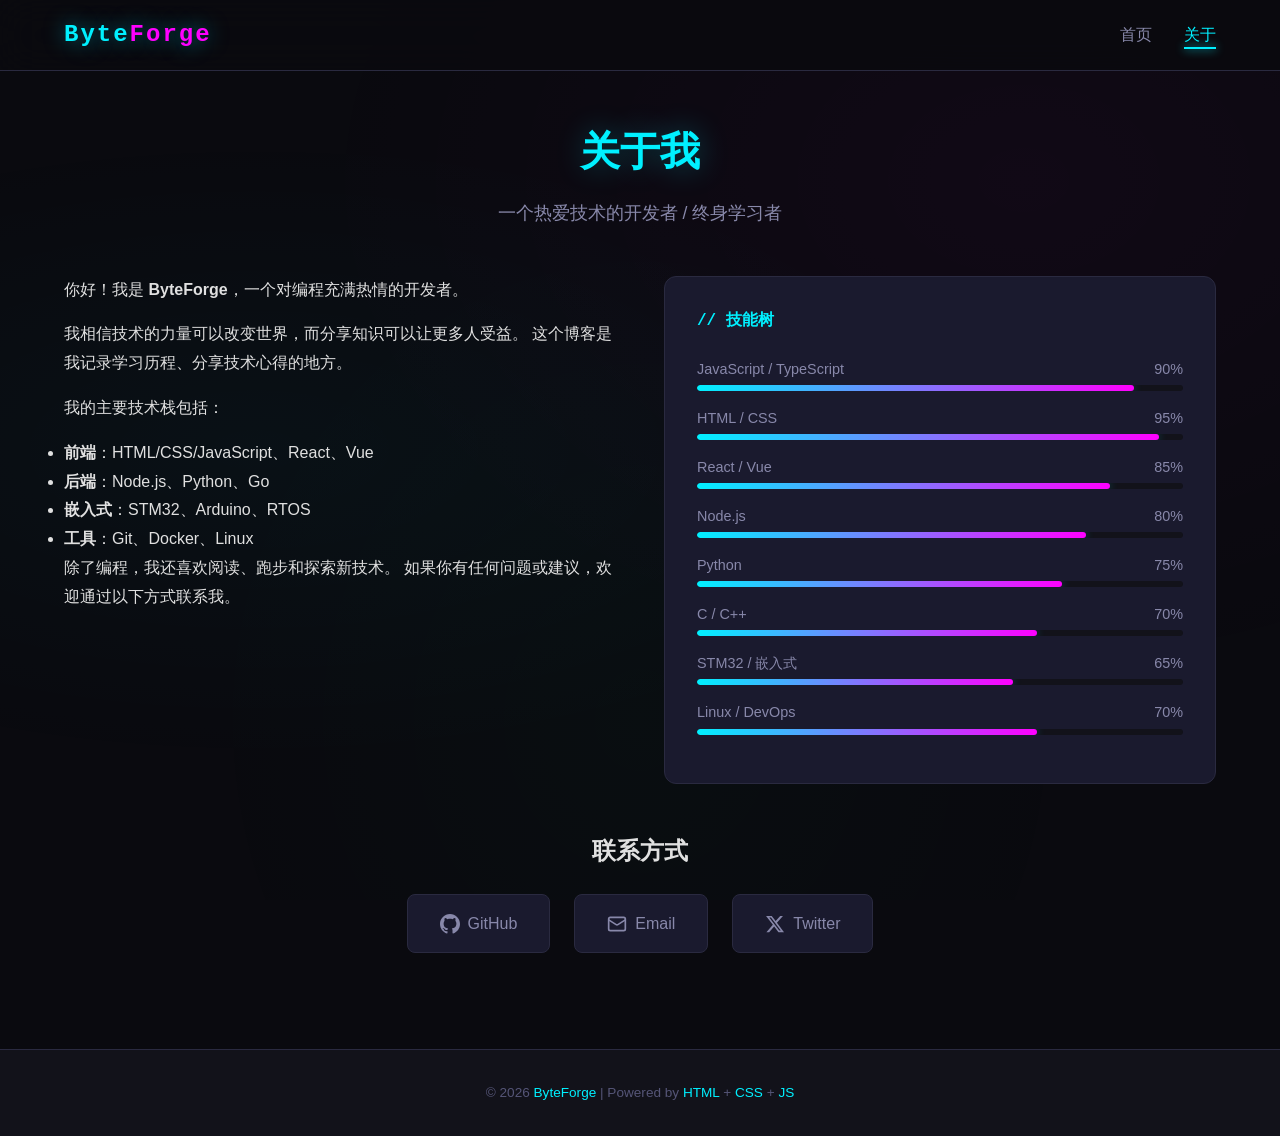
==== about.html @ 5837dc27 "init: 暗黑科技风个人博客" ====
<!DOCTYPE html>
<html lang="zh-CN">
<head>
  <meta charset="UTF-8">
  <meta name="viewport" content="width=device-width, initial-scale=1.0">
  <title>关于 | ByteForge</title>
  <meta name="description" content="关于 ByteForge 博客">
  <link rel="stylesheet" href="css/style.css">
  <link rel="icon" href="data:image/svg+xml,<svg xmlns='http://www.w3.org/2000/svg' viewBox='0 0 100 100'><text y='.9em' font-size='90'>⚡</text></svg>">
</head>
<body>
  <!-- 导航栏 -->
  <nav class="navbar">
    <div class="container">
      <a href="index.html" class="logo">Byte<span>Forge</span></a>

      <button class="menu-toggle" id="menu-toggle" aria-label="菜单">
        <svg width="24" height="24" viewBox="0 0 24 24" fill="none" stroke="currentColor" stroke-width="2">
          <line x1="3" y1="6" x2="21" y2="6"/>
          <line x1="3" y1="12" x2="21" y2="12"/>
          <line x1="3" y1="18" x2="21" y2="18"/>
        </svg>
      </button>

      <ul class="nav-links" id="nav-links">
        <li><a href="index.html">首页</a></li>
        <li><a href="about.html" class="active">关于</a></li>
      </ul>
    </div>
  </nav>

  <!-- 主内容 -->
  <main class="container">
    <section class="about-section">
      <!-- 头部 -->
      <header class="about-header">
        <h1>关于我</h1>
        <p>一个热爱技术的开发者 / 终身学习者</p>
      </header>

      <!-- 内容区 -->
      <div class="about-content">
        <!-- 左侧：个人介绍 -->
        <div class="about-text">
          <p>
            你好！我是 <strong>ByteForge</strong>，一个对编程充满热情的开发者。
          </p>
          <p>
            我相信技术的力量可以改变世界，而分享知识可以让更多人受益。
            这个博客是我记录学习历程、分享技术心得的地方。
          </p>
          <p>
            我的主要技术栈包括：
          </p>
          <ul>
            <li><strong>前端</strong>：HTML/CSS/JavaScript、React、Vue</li>
            <li><strong>后端</strong>：Node.js、Python、Go</li>
            <li><strong>嵌入式</strong>：STM32、Arduino、RTOS</li>
            <li><strong>工具</strong>：Git、Docker、Linux</li>
          </ul>
          <p>
            除了编程，我还喜欢阅读、跑步和探索新技术。
            如果你有任何问题或建议，欢迎通过以下方式联系我。
          </p>
        </div>

        <!-- 右侧：技能展示 -->
        <div class="skills-section">
          <h3 class="skills-title">// 技能树</h3>

          <div class="skill-item">
            <div class="skill-name">
              <span>JavaScript / TypeScript</span>
              <span>90%</span>
            </div>
            <div class="skill-bar">
              <div class="skill-fill" style="width: 90%"></div>
            </div>
          </div>

          <div class="skill-item">
            <div class="skill-name">
              <span>HTML / CSS</span>
              <span>95%</span>
            </div>
            <div class="skill-bar">
              <div class="skill-fill" style="width: 95%"></div>
            </div>
          </div>

          <div class="skill-item">
            <div class="skill-name">
              <span>React / Vue</span>
              <span>85%</span>
            </div>
            <div class="skill-bar">
              <div class="skill-fill" style="width: 85%"></div>
            </div>
          </div>

          <div class="skill-item">
            <div class="skill-name">
              <span>Node.js</span>
              <span>80%</span>
            </div>
            <div class="skill-bar">
              <div class="skill-fill" style="width: 80%"></div>
            </div>
          </div>

          <div class="skill-item">
            <div class="skill-name">
              <span>Python</span>
              <span>75%</span>
            </div>
            <div class="skill-bar">
              <div class="skill-fill" style="width: 75%"></div>
            </div>
          </div>

          <div class="skill-item">
            <div class="skill-name">
              <span>C / C++</span>
              <span>70%</span>
            </div>
            <div class="skill-bar">
              <div class="skill-fill" style="width: 70%"></div>
            </div>
          </div>

          <div class="skill-item">
            <div class="skill-name">
              <span>STM32 / 嵌入式</span>
              <span>65%</span>
            </div>
            <div class="skill-bar">
              <div class="skill-fill" style="width: 65%"></div>
            </div>
          </div>

          <div class="skill-item">
            <div class="skill-name">
              <span>Linux / DevOps</span>
              <span>70%</span>
            </div>
            <div class="skill-bar">
              <div class="skill-fill" style="width: 70%"></div>
            </div>
          </div>
        </div>
      </div>

      <!-- 联系方式 -->
      <section class="contact-section">
        <h2>联系方式</h2>
        <div class="contact-links">
          <a href="https://github.com" target="_blank" class="contact-link">
            <svg width="20" height="20" viewBox="0 0 24 24" fill="currentColor">
              <path d="M12 0c-6.626 0-12 5.373-12 12 0 5.302 3.438 9.8 8.207 11.387.599.111.793-.261.793-.577v-2.234c-3.338.726-4.033-1.416-4.033-1.416-.546-1.387-1.333-1.756-1.333-1.756-1.089-.745.083-.729.083-.729 1.205.084 1.839 1.237 1.839 1.237 1.07 1.834 2.807 1.304 3.492.997.107-.775.418-1.305.762-1.604-2.665-.305-5.467-1.334-5.467-5.931 0-1.311.469-2.381 1.236-3.221-.124-.303-.535-1.524.117-3.176 0 0 1.008-.322 3.301 1.23.957-.266 1.983-.399 3.003-.404 1.02.005 2.047.138 3.006.404 2.291-1.552 3.297-1.23 3.297-1.23.653 1.653.242 2.874.118 3.176.77.84 1.235 1.911 1.235 3.221 0 4.609-2.807 5.624-5.479 5.921.43.372.823 1.102.823 2.222v3.293c0 .319.192.694.801.576 4.765-1.589 8.199-6.086 8.199-11.386 0-6.627-5.373-12-12-12z"/>
            </svg>
            GitHub
          </a>
          <a href="mailto:example@email.com" class="contact-link">
            <svg width="20" height="20" viewBox="0 0 24 24" fill="none" stroke="currentColor" stroke-width="2">
              <rect x="2" y="4" width="20" height="16" rx="2"/>
              <path d="m22 7-8.97 5.7a1.94 1.94 0 0 1-2.06 0L2 7"/>
            </svg>
            Email
          </a>
          <a href="https://twitter.com" target="_blank" class="contact-link">
            <svg width="20" height="20" viewBox="0 0 24 24" fill="currentColor">
              <path d="M18.244 2.25h3.308l-7.227 8.26 8.502 11.24H16.17l-5.214-6.817L4.99 21.75H1.68l7.73-8.835L1.254 2.25H8.08l4.713 6.231zm-1.161 17.52h1.833L7.084 4.126H5.117z"/>
            </svg>
            Twitter
          </a>
        </div>
      </section>
    </section>
  </main>

  <!-- 页脚 -->
  <footer class="footer">
    <div class="container">
      <p>
        &copy; 2026 <span class="neon-text">ByteForge</span> |
        Powered by <span class="neon-text">HTML</span> + <span class="neon-text">CSS</span> + <span class="neon-text">JS</span>
      </p>
    </div>
  </footer>

  <!-- 返回顶部按钮 -->
  <button class="back-to-top" id="back-to-top" aria-label="返回顶部">
    <svg width="20" height="20" viewBox="0 0 24 24" fill="none" stroke="currentColor" stroke-width="2">
      <polyline points="18 15 12 9 6 15"/>
    </svg>
  </button>

  <!-- 脚本 -->
  <script src="js/posts.js"></script>
  <script src="js/main.js"></script>
</body>
</html>
---- css/style.css ----
/* ===== 暗黑科技风主题 ===== */

/* CSS 变量 */
:root {
  /* 主色调 */
  --bg-primary: #0a0a0f;
  --bg-secondary: #12121a;
  --bg-card: #1a1a2e;
  --bg-card-hover: #222240;

  /* 霓虹色 */
  --neon-cyan: #00f0ff;
  --neon-purple: #ff00ff;
  --neon-green: #00ff88;
  --neon-pink: #ff3366;

  /* 文字色 */
  --text-primary: #e0e0e0;
  --text-secondary: #8888aa;
  --text-muted: #555577;

  /* 边框 */
  --border-color: #2a2a40;
  --border-glow: rgba(0, 240, 255, 0.3);

  /* 阴影 */
  --shadow-neon: 0 0 15px rgba(0, 240, 255, 0.2);
  --shadow-card: 0 4px 20px rgba(0, 0, 0, 0.3);

  /* 间距 */
  --spacing-xs: 4px;
  --spacing-sm: 8px;
  --spacing-md: 16px;
  --spacing-lg: 24px;
  --spacing-xl: 32px;
  --spacing-2xl: 48px;

  /* 圆角 */
  --radius-sm: 4px;
  --radius-md: 8px;
  --radius-lg: 12px;

  /* 字体 */
  --font-mono: 'Consolas', 'Monaco', 'Courier New', monospace;
  --font-sans: -apple-system, BlinkMacSystemFont, 'Segoe UI', Roboto, sans-serif;

  /* 动画 */
  --transition-fast: 0.2s ease;
  --transition-normal: 0.3s ease;
}

/* ===== 基础重置 ===== */
*,
*::before,
*::after {
  box-sizing: border-box;
  margin: 0;
  padding: 0;
}

html {
  scroll-behavior: smooth;
  font-size: 16px;
}

body {
  font-family: var(--font-sans);
  background: var(--bg-primary);
  color: var(--text-primary);
  line-height: 1.6;
  min-height: 100vh;
  overflow-x: hidden;
}

/* 背景动画 */
body::before {
  content: '';
  position: fixed;
  top: 0;
  left: 0;
  width: 100%;
  height: 100%;
  background:
    radial-gradient(ellipse at 20% 50%, rgba(0, 240, 255, 0.03) 0%, transparent 50%),
    radial-gradient(ellipse at 80% 20%, rgba(255, 0, 255, 0.03) 0%, transparent 50%),
    radial-gradient(ellipse at 50% 80%, rgba(0, 255, 136, 0.02) 0%, transparent 50%);
  pointer-events: none;
  z-index: 0;
}

a {
  color: var(--neon-cyan);
  text-decoration: none;
  transition: var(--transition-fast);
}

a:hover {
  color: var(--neon-purple);
  text-shadow: 0 0 10px rgba(255, 0, 255, 0.5);
}

/* ===== 容器 ===== */
.container {
  max-width: 1200px;
  margin: 0 auto;
  padding: 0 var(--spacing-lg);
  position: relative;
  z-index: 1;
}

/* ===== 导航栏 ===== */
.navbar {
  background: rgba(10, 10, 15, 0.9);
  backdrop-filter: blur(20px);
  border-bottom: 1px solid var(--border-color);
  position: sticky;
  top: 0;
  z-index: 100;
  padding: var(--spacing-md) 0;
}

.navbar .container {
  display: flex;
  align-items: center;
  justify-content: space-between;
  gap: var(--spacing-lg);
}

.logo {
  font-family: var(--font-mono);
  font-size: 1.5rem;
  font-weight: 700;
  color: var(--neon-cyan);
  text-shadow: 0 0 20px rgba(0, 240, 255, 0.5);
  letter-spacing: 2px;
}

.logo span {
  color: var(--neon-purple);
}

.nav-links {
  display: flex;
  gap: var(--spacing-xl);
  list-style: none;
}

.nav-links a {
  color: var(--text-secondary);
  font-weight: 500;
  position: relative;
  padding: var(--spacing-xs) 0;
}

.nav-links a::after {
  content: '';
  position: absolute;
  bottom: -2px;
  left: 0;
  width: 0;
  height: 2px;
  background: var(--neon-cyan);
  box-shadow: 0 0 10px var(--neon-cyan);
  transition: var(--transition-normal);
}

.nav-links a:hover::after,
.nav-links a.active::after {
  width: 100%;
}

.nav-links a:hover,
.nav-links a.active {
  color: var(--neon-cyan);
  text-shadow: none;
}

/* 搜索框 */
.search-box {
  display: flex;
  align-items: center;
  background: var(--bg-secondary);
  border: 1px solid var(--border-color);
  border-radius: var(--radius-md);
  padding: var(--spacing-sm) var(--spacing-md);
  transition: var(--transition-normal);
}

.search-box:focus-within {
  border-color: var(--neon-cyan);
  box-shadow: var(--shadow-neon);
}

.search-box svg {
  width: 16px;
  height: 16px;
  color: var(--text-muted);
  margin-right: var(--spacing-sm);
}

.search-box input {
  background: none;
  border: none;
  color: var(--text-primary);
  font-size: 0.9rem;
  width: 200px;
  outline: none;
}

.search-box input::placeholder {
  color: var(--text-muted);
}

/* 移动端菜单按钮 */
.menu-toggle {
  display: none;
  background: none;
  border: none;
  color: var(--text-primary);
  cursor: pointer;
  padding: var(--spacing-sm);
}

/* ===== 标签云 ===== */
.tag-cloud {
  display: flex;
  flex-wrap: wrap;
  gap: var(--spacing-sm);
  margin-bottom: var(--spacing-xl);
  padding: var(--spacing-lg);
  background: var(--bg-secondary);
  border-radius: var(--radius-lg);
  border: 1px solid var(--border-color);
}

.tag-cloud-title {
  width: 100%;
  font-family: var(--font-mono);
  font-size: 0.85rem;
  color: var(--text-muted);
  margin-bottom: var(--spacing-sm);
  text-transform: uppercase;
  letter-spacing: 2px;
}

.tag {
  display: inline-block;
  padding: var(--spacing-xs) var(--spacing-md);
  background: var(--bg-card);
  border: 1px solid var(--border-color);
  border-radius: var(--radius-sm);
  font-size: 0.85rem;
  color: var(--text-secondary);
  cursor: pointer;
  transition: var(--transition-fast);
}

.tag:hover,
.tag.active {
  background: rgba(0, 240, 255, 0.1);
  border-color: var(--neon-cyan);
  color: var(--neon-cyan);
  box-shadow: 0 0 10px rgba(0, 240, 255, 0.2);
}

/* ===== 文章卡片 ===== */
.posts-grid {
  display: grid;
  grid-template-columns: repeat(auto-fill, minmax(350px, 1fr));
  gap: var(--spacing-lg);
  margin-bottom: var(--spacing-2xl);
}

.post-card {
  background: var(--bg-card);
  border: 1px solid var(--border-color);
  border-radius: var(--radius-lg);
  padding: var(--spacing-xl);
  transition: var(--transition-normal);
  cursor: pointer;
  position: relative;
  overflow: hidden;
}

.post-card::before {
  content: '';
  position: absolute;
  top: 0;
  left: 0;
  right: 0;
  height: 3px;
  background: linear-gradient(90deg, var(--neon-cyan), var(--neon-purple));
  transform: scaleX(0);
  transform-origin: left;
  transition: var(--transition-normal);
}

.post-card:hover {
  background: var(--bg-card-hover);
  border-color: var(--neon-cyan);
  box-shadow: var(--shadow-neon);
  transform: translateY(-5px);
}

.post-card:hover::before {
  transform: scaleX(1);
}

.post-date {
  font-family: var(--font-mono);
  font-size: 0.8rem;
  color: var(--text-muted);
  margin-bottom: var(--spacing-sm);
}

.post-title {
  font-size: 1.25rem;
  font-weight: 600;
  color: var(--text-primary);
  margin-bottom: var(--spacing-md);
  line-height: 1.4;
}

.post-card:hover .post-title {
  color: var(--neon-cyan);
}

.post-summary {
  font-size: 0.95rem;
  color: var(--text-secondary);
  line-height: 1.6;
  margin-bottom: var(--spacing-md);
}

.post-tags {
  display: flex;
  flex-wrap: wrap;
  gap: var(--spacing-sm);
}

.post-tag {
  font-size: 0.75rem;
  padding: 2px var(--spacing-sm);
  background: rgba(0, 240, 255, 0.1);
  border: 1px solid rgba(0, 240, 255, 0.2);
  border-radius: var(--radius-sm);
  color: var(--neon-cyan);
}

/* ===== 文章详情页 ===== */
.post-header {
  text-align: center;
  padding: var(--spacing-2xl) 0;
  border-bottom: 1px solid var(--border-color);
  margin-bottom: var(--spacing-xl);
}

.post-header h1 {
  font-size: 2.5rem;
  font-weight: 700;
  color: var(--text-primary);
  margin-bottom: var(--spacing-md);
  line-height: 1.3;
}

.post-meta {
  display: flex;
  justify-content: center;
  gap: var(--spacing-xl);
  color: var(--text-muted);
  font-size: 0.9rem;
}

.post-content {
  max-width: 800px;
  margin: 0 auto;
  padding-bottom: var(--spacing-2xl);
}

.post-content h1,
.post-content h2,
.post-content h3 {
  color: var(--neon-cyan);
  margin-top: var(--spacing-xl);
  margin-bottom: var(--spacing-md);
  font-weight: 600;
}

.post-content h1 { font-size: 2rem; }
.post-content h2 { font-size: 1.5rem; }
.post-content h3 { font-size: 1.25rem; }

.post-content p {
  margin-bottom: var(--spacing-md);
  color: var(--text-primary);
}

.post-content ul,
.post-content ol {
  margin-bottom: var(--spacing-md);
  padding-left: var(--spacing-xl);
}

.post-content li {
  margin-bottom: var(--spacing-sm);
  color: var(--text-primary);
}

.post-content code {
  font-family: var(--font-mono);
  background: var(--bg-secondary);
  padding: 2px 6px;
  border-radius: var(--radius-sm);
  font-size: 0.9em;
  color: var(--neon-green);
}

.post-content pre {
  background: var(--bg-secondary);
  border: 1px solid var(--border-color);
  border-radius: var(--radius-md);
  padding: var(--spacing-lg);
  margin-bottom: var(--spacing-md);
  overflow-x: auto;
}

.post-content pre code {
  background: none;
  padding: 0;
  color: var(--text-primary);
}

.post-content blockquote {
  border-left: 3px solid var(--neon-purple);
  padding-left: var(--spacing-md);
  margin-bottom: var(--spacing-md);
  color: var(--text-secondary);
  font-style: italic;
}

.post-content table {
  width: 100%;
  border-collapse: collapse;
  margin-bottom: var(--spacing-md);
}

.post-content th,
.post-content td {
  border: 1px solid var(--border-color);
  padding: var(--spacing-sm) var(--spacing-md);
  text-align: left;
}

.post-content th {
  background: var(--bg-secondary);
  color: var(--neon-cyan);
}

.post-content hr {
  border: none;
  border-top: 1px solid var(--border-color);
  margin: var(--spacing-xl) 0;
}

.post-content strong {
  color: var(--neon-pink);
}

/* 文章导航 */
.post-nav {
  display: flex;
  justify-content: space-between;
  gap: var(--spacing-lg);
  padding-top: var(--spacing-xl);
  border-top: 1px solid var(--border-color);
  margin-top: var(--spacing-2xl);
}

.post-nav a {
  display: flex;
  flex-direction: column;
  gap: var(--spacing-xs);
  padding: var(--spacing-md);
  background: var(--bg-card);
  border: 1px solid var(--border-color);
  border-radius: var(--radius-md);
  transition: var(--transition-fast);
  max-width: 45%;
}

.post-nav a:hover {
  border-color: var(--neon-cyan);
  box-shadow: var(--shadow-neon);
}

.post-nav .label {
  font-size: 0.8rem;
  color: var(--text-muted);
}

.post-nav .title {
  color: var(--text-primary);
  font-weight: 500;
}

/* 目录 */
.toc {
  position: fixed;
  right: 20px;
  top: 100px;
  width: 220px;
  max-height: calc(100vh - 150px);
  overflow-y: auto;
  background: var(--bg-secondary);
  border: 1px solid var(--border-color);
  border-radius: var(--radius-md);
  padding: var(--spacing-md);
  z-index: 50;
}

.toc-title {
  font-family: var(--font-mono);
  font-size: 0.8rem;
  color: var(--text-muted);
  text-transform: uppercase;
  letter-spacing: 2px;
  margin-bottom: var(--spacing-md);
}

.toc-list {
  list-style: none;
}

.toc-list li {
  margin-bottom: var(--spacing-sm);
}

.toc-list a {
  font-size: 0.85rem;
  color: var(--text-secondary);
  display: block;
  padding: var(--spacing-xs) 0;
}

.toc-list a:hover,
.toc-list a.active {
  color: var(--neon-cyan);
}

.toc-list .h3 {
  padding-left: var(--spacing-md);
}

/* ===== 关于页面 ===== */
.about-section {
  padding: var(--spacing-2xl) 0;
}

.about-header {
  text-align: center;
  margin-bottom: var(--spacing-2xl);
}

.about-header h1 {
  font-size: 2.5rem;
  color: var(--neon-cyan);
  text-shadow: 0 0 30px rgba(0, 240, 255, 0.3);
  margin-bottom: var(--spacing-md);
}

.about-header p {
  color: var(--text-secondary);
  font-size: 1.1rem;
}

.about-content {
  display: grid;
  grid-template-columns: 1fr 1fr;
  gap: var(--spacing-2xl);
  align-items: start;
}

.about-text {
  line-height: 1.8;
  color: var(--text-primary);
}

.about-text p {
  margin-bottom: var(--spacing-md);
}

.skills-section {
  background: var(--bg-card);
  border: 1px solid var(--border-color);
  border-radius: var(--radius-lg);
  padding: var(--spacing-xl);
}

.skills-title {
  font-family: var(--font-mono);
  font-size: 1rem;
  color: var(--neon-cyan);
  margin-bottom: var(--spacing-lg);
}

.skill-item {
  margin-bottom: var(--spacing-md);
}

.skill-name {
  display: flex;
  justify-content: space-between;
  margin-bottom: var(--spacing-xs);
  font-size: 0.9rem;
  color: var(--text-secondary);
}

.skill-bar {
  height: 6px;
  background: var(--bg-secondary);
  border-radius: 3px;
  overflow: hidden;
}

.skill-fill {
  height: 100%;
  background: linear-gradient(90deg, var(--neon-cyan), var(--neon-purple));
  border-radius: 3px;
  transition: width 1s ease;
  box-shadow: 0 0 10px rgba(0, 240, 255, 0.3);
}

.contact-section {
  margin-top: var(--spacing-2xl);
  text-align: center;
}

.contact-links {
  display: flex;
  justify-content: center;
  gap: var(--spacing-lg);
  margin-top: var(--spacing-lg);
}

.contact-link {
  display: flex;
  align-items: center;
  gap: var(--spacing-sm);
  padding: var(--spacing-md) var(--spacing-xl);
  background: var(--bg-card);
  border: 1px solid var(--border-color);
  border-radius: var(--radius-md);
  color: var(--text-secondary);
  transition: var(--transition-fast);
}

.contact-link:hover {
  border-color: var(--neon-cyan);
  color: var(--neon-cyan);
  box-shadow: var(--shadow-neon);
}

/* ===== 页脚 ===== */
.footer {
  background: var(--bg-secondary);
  border-top: 1px solid var(--border-color);
  padding: var(--spacing-xl) 0;
  text-align: center;
  margin-top: var(--spacing-2xl);
}

.footer p {
  color: var(--text-muted);
  font-size: 0.85rem;
}

.footer .neon-text {
  color: var(--neon-cyan);
}

/* ===== 空状态 ===== */
.empty-state {
  text-align: center;
  padding: var(--spacing-2xl);
  color: var(--text-muted);
}

.empty-state svg {
  width: 64px;
  height: 64px;
  margin-bottom: var(--spacing-md);
  opacity: 0.5;
}

/* ===== 返回顶部 ===== */
.back-to-top {
  position: fixed;
  bottom: 30px;
  right: 30px;
  width: 44px;
  height: 44px;
  background: var(--bg-card);
  border: 1px solid var(--border-color);
  border-radius: 50%;
  display: flex;
  align-items: center;
  justify-content: center;
  color: var(--neon-cyan);
  cursor: pointer;
  opacity: 0;
  visibility: hidden;
  transition: var(--transition-normal);
  z-index: 99;
}

.back-to-top.visible {
  opacity: 1;
  visibility: visible;
}

.back-to-top:hover {
  background: var(--neon-cyan);
  color: var(--bg-primary);
  box-shadow: 0 0 20px rgba(0, 240, 255, 0.4);
}

/* ===== 动画 ===== */
@keyframes fadeInUp {
  from {
    opacity: 0;
    transform: translateY(20px);
  }
  to {
    opacity: 1;
    transform: translateY(0);
  }
}

@keyframes glow {
  0%, 100% {
    box-shadow: 0 0 5px rgba(0, 240, 255, 0.2);
  }
  50% {
    box-shadow: 0 0 20px rgba(0, 240, 255, 0.4);
  }
}

.animate-in {
  animation: fadeInUp 0.5s ease forwards;
}

/* ===== 响应式 ===== */
@media (max-width: 1024px) {
  .toc {
    display: none;
  }

  .posts-grid {
    grid-template-columns: repeat(auto-fill, minmax(300px, 1fr));
  }
}

@media (max-width: 768px) {
  .navbar .container {
    flex-wrap: wrap;
  }

  .menu-toggle {
    display: block;
  }

  .nav-links {
    display: none;
    width: 100%;
    flex-direction: column;
    gap: var(--spacing-sm);
    padding-top: var(--spacing-md);
    border-top: 1px solid var(--border-color);
    margin-top: var(--spacing-md);
  }

  .nav-links.active {
    display: flex;
  }

  .search-box {
    width: 100%;
    order: 3;
  }

  .search-box input {
    width: 100%;
  }

  .posts-grid {
    grid-template-columns: 1fr;
  }

  .about-content {
    grid-template-columns: 1fr;
  }

  .post-header h1 {
    font-size: 1.8rem;
  }

  .contact-links {
    flex-direction: column;
    align-items: center;
  }

  .post-nav {
    flex-direction: column;
  }

  .post-nav a {
    max-width: 100%;
  }
}

@media (max-width: 480px) {
  .container {
    padding: 0 var(--spacing-md);
  }

  .post-card {
    padding: var(--spacing-lg);
  }

  .logo {
    font-size: 1.2rem;
  }
}

/* ===== 滚动条样式 ===== */
::-webkit-scrollbar {
  width: 8px;
  height: 8px;
}

::-webkit-scrollbar-track {
  background: var(--bg-primary);
}

::-webkit-scrollbar-thumb {
  background: var(--border-color);
  border-radius: 4px;
}

::-webkit-scrollbar-thumb:hover {
  background: var(--text-muted);
}

/* ===== 选中文字样式 ===== */
::selection {
  background: rgba(0, 240, 255, 0.3);
  color: var(--text-primary);
}
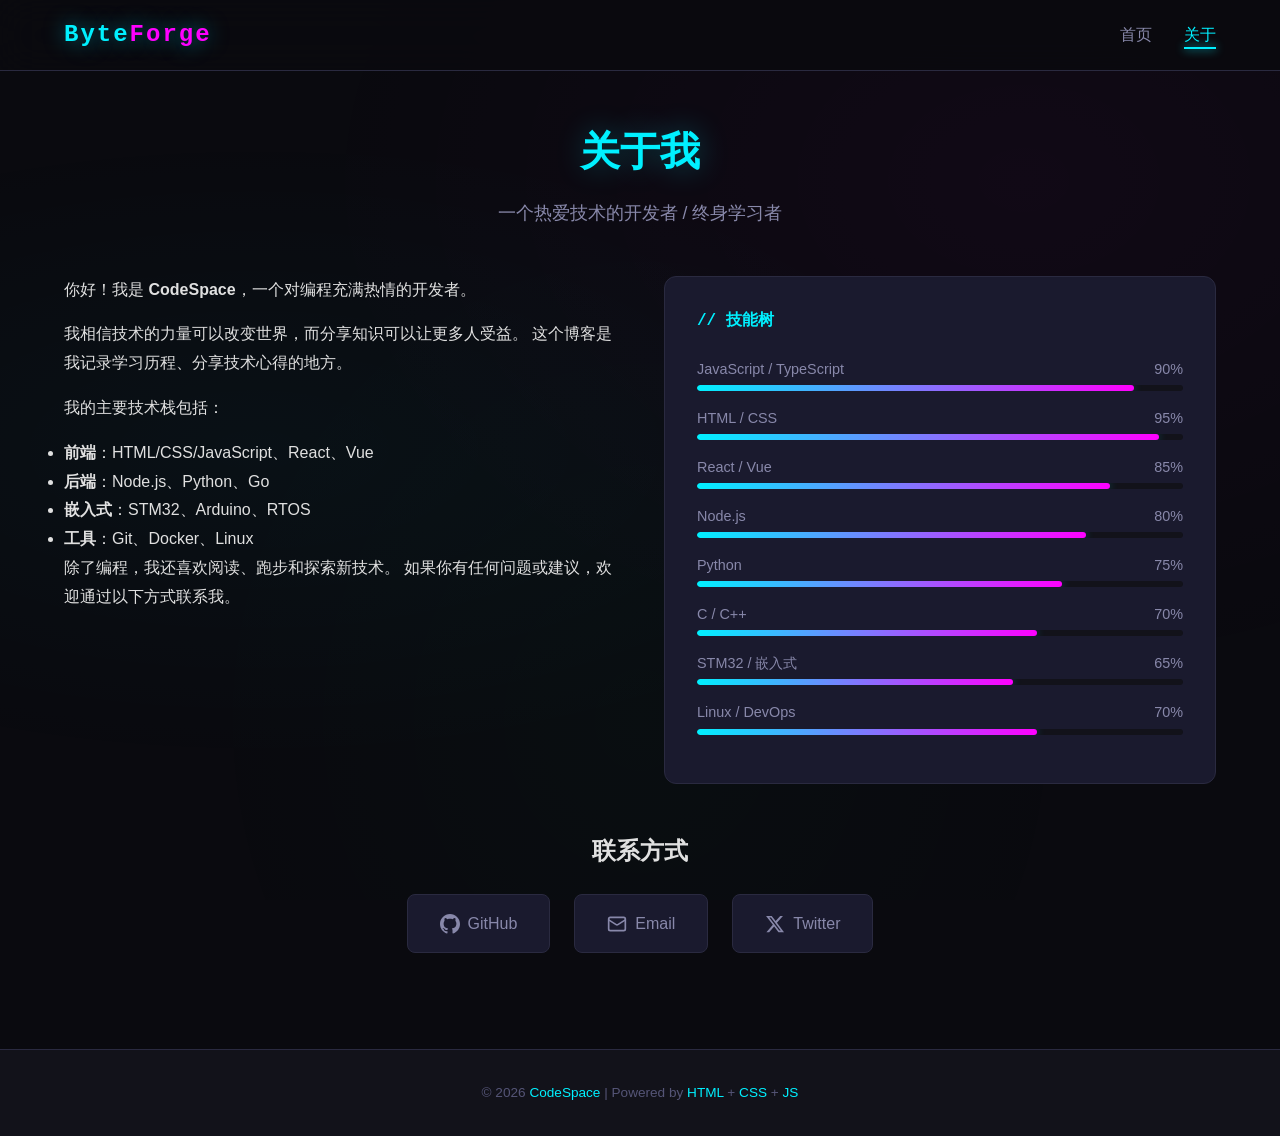
==== commit a92c3aa0: "refactor: 更名为 CodeSpace" ====
--- a/about.html
+++ b/about.html
@@ -3,8 +3,8 @@
 <head>
   <meta charset="UTF-8">
   <meta name="viewport" content="width=device-width, initial-scale=1.0">
-  <title>关于 | ByteForge</title>
-  <meta name="description" content="关于 ByteForge 博客">
+  <title>关于 | CodeSpace</title>
+  <meta name="description" content="关于 CodeSpace 博客">
   <link rel="stylesheet" href="css/style.css">
   <link rel="icon" href="data:image/svg+xml,<svg xmlns='http://www.w3.org/2000/svg' viewBox='0 0 100 100'><text y='.9em' font-size='90'>⚡</text></svg>">
 </head>
@@ -43,7 +43,7 @@
         <!-- 左侧：个人介绍 -->
         <div class="about-text">
           <p>
-            你好！我是 <strong>ByteForge</strong>，一个对编程充满热情的开发者。
+            你好！我是 <strong>CodeSpace</strong>，一个对编程充满热情的开发者。
           </p>
           <p>
             我相信技术的力量可以改变世界，而分享知识可以让更多人受益。
@@ -154,7 +154,7 @@
       <section class="contact-section">
         <h2>联系方式</h2>
         <div class="contact-links">
-          <a href="https://github.com" target="_blank" class="contact-link">
+          <a href="https://github.com/123456334" target="_blank" class="contact-link">
             <svg width="20" height="20" viewBox="0 0 24 24" fill="currentColor">
               <path d="M12 0c-6.626 0-12 5.373-12 12 0 5.302 3.438 9.8 8.207 11.387.599.111.793-.261.793-.577v-2.234c-3.338.726-4.033-1.416-4.033-1.416-.546-1.387-1.333-1.756-1.333-1.756-1.089-.745.083-.729.083-.729 1.205.084 1.839 1.237 1.839 1.237 1.07 1.834 2.807 1.304 3.492.997.107-.775.418-1.305.762-1.604-2.665-.305-5.467-1.334-5.467-5.931 0-1.311.469-2.381 1.236-3.221-.124-.303-.535-1.524.117-3.176 0 0 1.008-.322 3.301 1.23.957-.266 1.983-.399 3.003-.404 1.02.005 2.047.138 3.006.404 2.291-1.552 3.297-1.23 3.297-1.23.653 1.653.242 2.874.118 3.176.77.84 1.235 1.911 1.235 3.221 0 4.609-2.807 5.624-5.479 5.921.43.372.823 1.102.823 2.222v3.293c0 .319.192.694.801.576 4.765-1.589 8.199-6.086 8.199-11.386 0-6.627-5.373-12-12-12z"/>
             </svg>
@@ -182,7 +182,7 @@
   <footer class="footer">
     <div class="container">
       <p>
-        &copy; 2026 <span class="neon-text">ByteForge</span> |
+        &copy; 2026 <span class="neon-text">CodeSpace</span> |
         Powered by <span class="neon-text">HTML</span> + <span class="neon-text">CSS</span> + <span class="neon-text">JS</span>
       </p>
     </div>
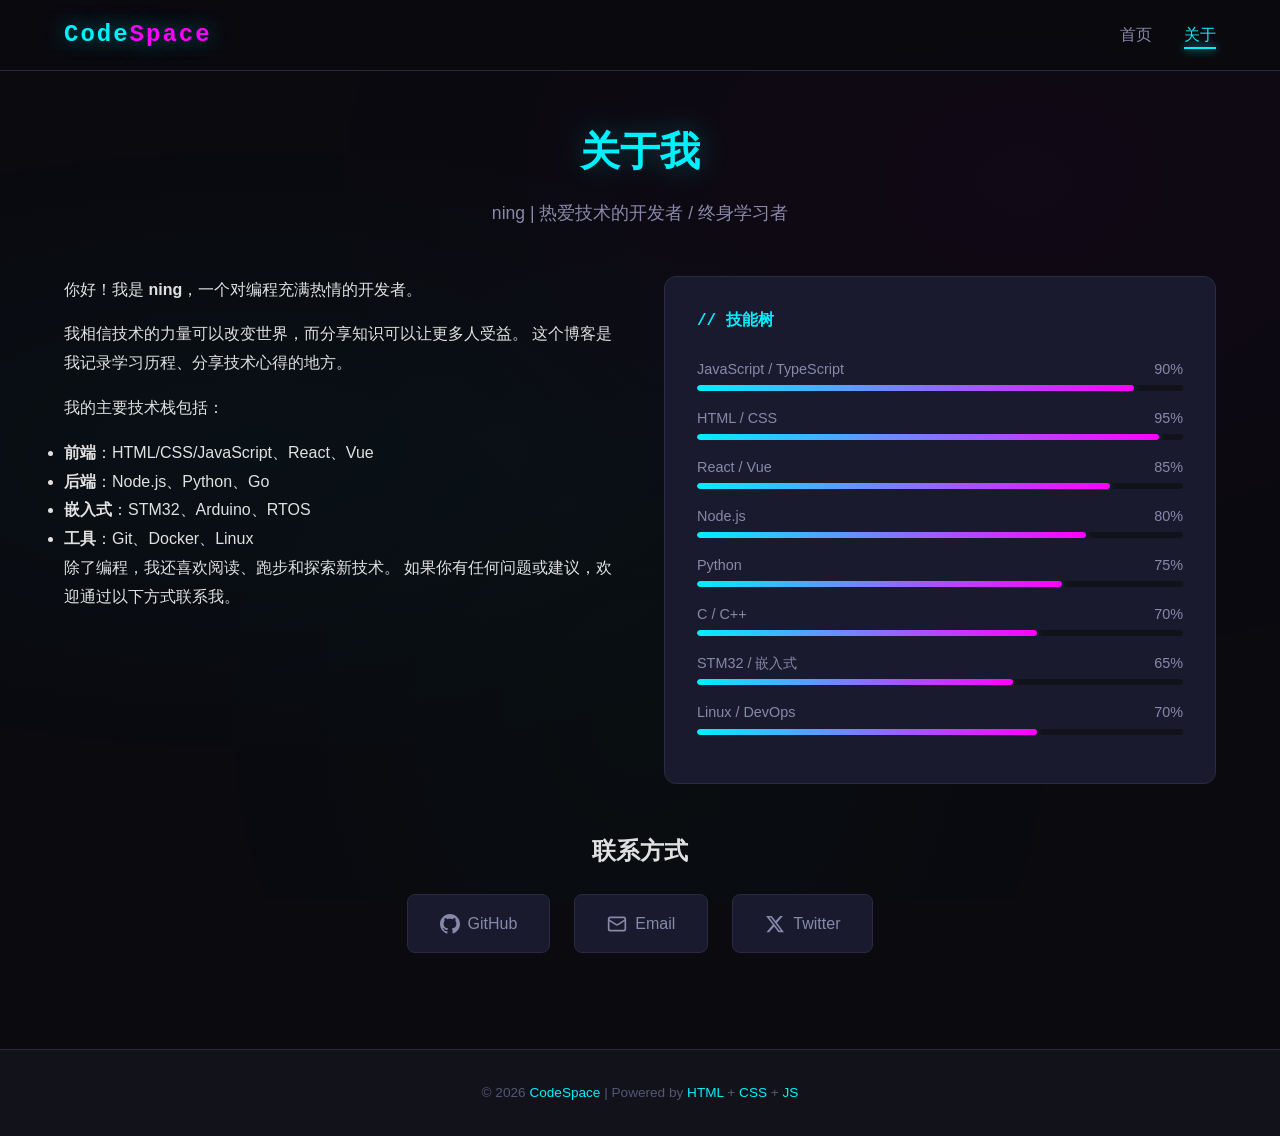
==== commit 7eef205b: "refactor: 个人信息改为 ning" ====
--- a/about.html
+++ b/about.html
@@ -12,7 +12,7 @@
   <!-- 导航栏 -->
   <nav class="navbar">
     <div class="container">
-      <a href="index.html" class="logo">Byte<span>Forge</span></a>
+      <a href="index.html" class="logo">Code<span>Space</span></a>
 
       <button class="menu-toggle" id="menu-toggle" aria-label="菜单">
         <svg width="24" height="24" viewBox="0 0 24 24" fill="none" stroke="currentColor" stroke-width="2">
@@ -35,7 +35,7 @@
       <!-- 头部 -->
       <header class="about-header">
         <h1>关于我</h1>
-        <p>一个热爱技术的开发者 / 终身学习者</p>
+        <p>ning | 热爱技术的开发者 / 终身学习者</p>
       </header>
 
       <!-- 内容区 -->
@@ -43,7 +43,7 @@
         <!-- 左侧：个人介绍 -->
         <div class="about-text">
           <p>
-            你好！我是 <strong>CodeSpace</strong>，一个对编程充满热情的开发者。
+            你好！我是 <strong>ning</strong>，一个对编程充满热情的开发者。
           </p>
           <p>
             我相信技术的力量可以改变世界，而分享知识可以让更多人受益。
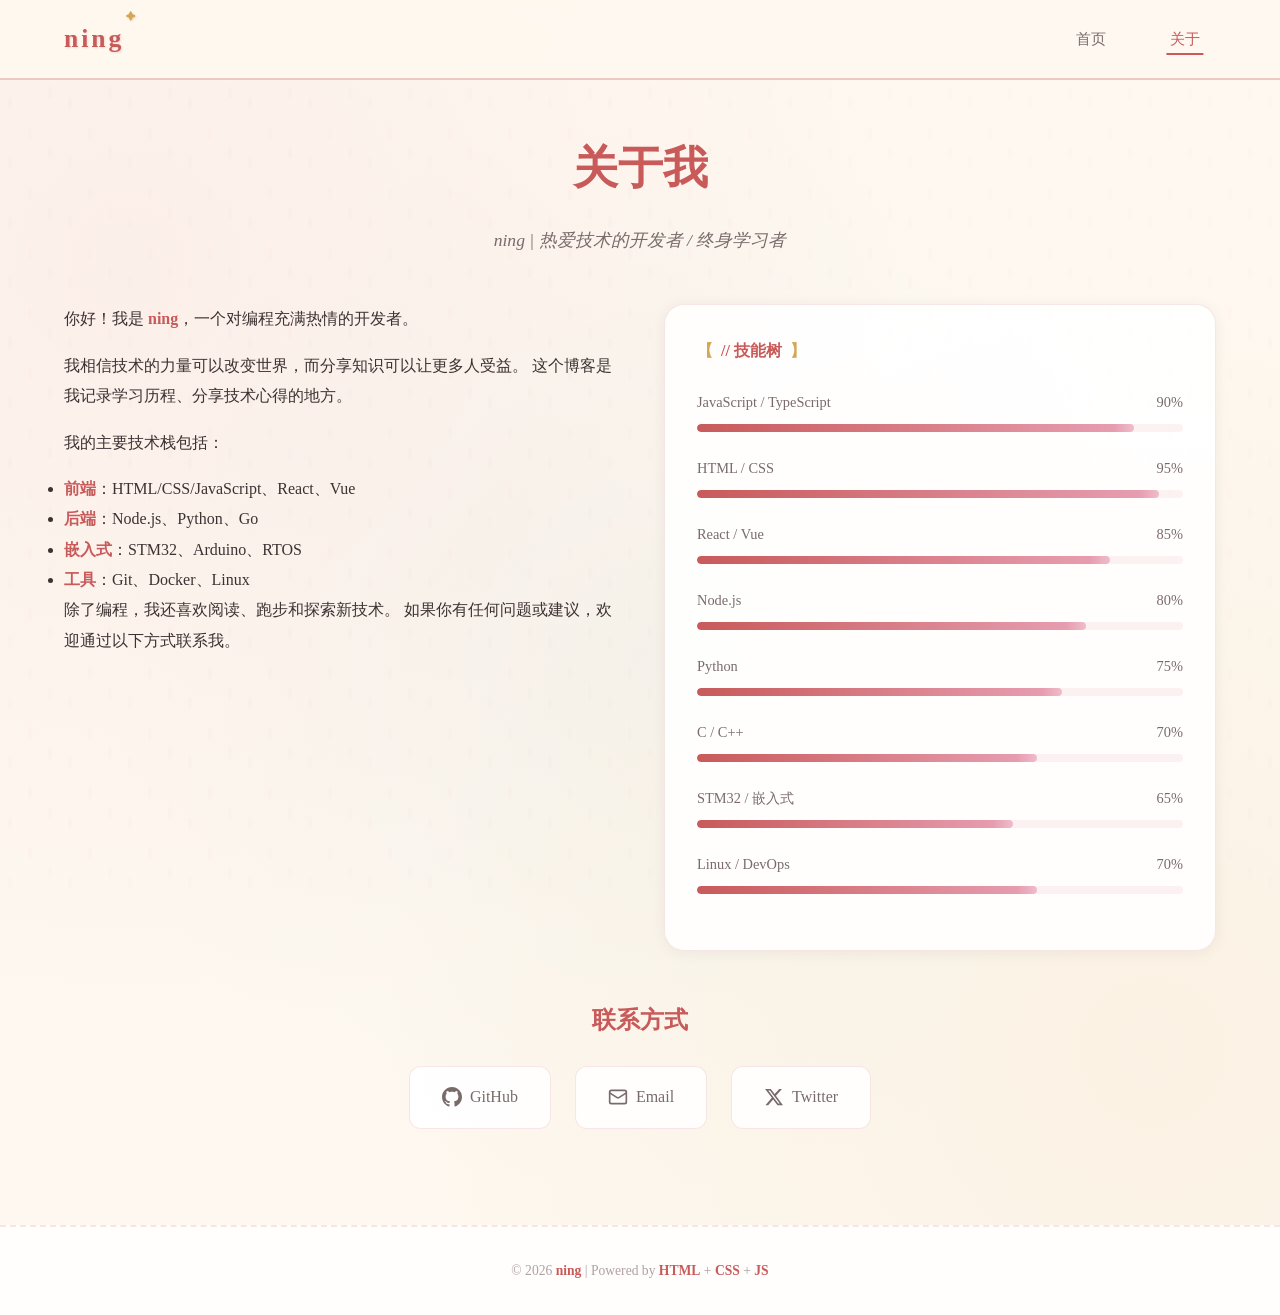
==== commit 56b94fe4: "refactor: 更名为 ning的博客" ====
--- a/about.html
+++ b/about.html
@@ -3,8 +3,8 @@
 <head>
   <meta charset="UTF-8">
   <meta name="viewport" content="width=device-width, initial-scale=1.0">
-  <title>关于 | CodeSpace</title>
-  <meta name="description" content="关于 CodeSpace 博客">
+  <title>关于 | ning的博客</title>
+  <meta name="description" content="关于 ning的博客">
   <link rel="stylesheet" href="css/style.css">
   <link rel="icon" href="data:image/svg+xml,<svg xmlns='http://www.w3.org/2000/svg' viewBox='0 0 100 100'><text y='.9em' font-size='90'>⚡</text></svg>">
 </head>
@@ -12,7 +12,7 @@
   <!-- 导航栏 -->
   <nav class="navbar">
     <div class="container">
-      <a href="index.html" class="logo">Code<span>Space</span></a>
+      <a href="index.html" class="logo">ning</a>
 
       <button class="menu-toggle" id="menu-toggle" aria-label="菜单">
         <svg width="24" height="24" viewBox="0 0 24 24" fill="none" stroke="currentColor" stroke-width="2">
@@ -182,7 +182,7 @@
   <footer class="footer">
     <div class="container">
       <p>
-        &copy; 2026 <span class="neon-text">CodeSpace</span> |
+        &copy; 2026 <span class="neon-text">ning</span> |
         Powered by <span class="neon-text">HTML</span> + <span class="neon-text">CSS</span> + <span class="neon-text">JS</span>
       </p>
     </div>
--- a/css/style.css
+++ b/css/style.css
@@ -1,31 +1,33 @@
-/* ===== 暗黑科技风主题 ===== */
+/* ===== 古风二次元主题 ===== */
 
 /* CSS 变量 */
 :root {
-  /* 主色调 */
-  --bg-primary: #0a0a0f;
-  --bg-secondary: #12121a;
-  --bg-card: #1a1a2e;
-  --bg-card-hover: #222240;
-
-  /* 霓虹色 */
-  --neon-cyan: #00f0ff;
-  --neon-purple: #ff00ff;
-  --neon-green: #00ff88;
-  --neon-pink: #ff3366;
+  /* 主色调 - 古风暖色 */
+  --bg-primary: #fef8f0;
+  --bg-secondary: #fdf5e6;
+  --bg-card: rgba(255, 255, 255, 0.9);
+  --bg-card-hover: rgba(255, 255, 255, 0.95);
+
+  /* 古风配色 */
+  --accent-red: #c85a5a;
+  --accent-pink: #e8a0b4;
+  --accent-gold: #d4a853;
+  --accent-teal: #6ba3a0;
+  --accent-purple: #9b7cb8;
+  --accent-blue: #6a8caf;
 
   /* 文字色 */
-  --text-primary: #e0e0e0;
-  --text-secondary: #8888aa;
-  --text-muted: #555577;
+  --text-primary: #3d3232;
+  --text-secondary: #7a6b6b;
+  --text-muted: #b0a0a0;
 
   /* 边框 */
-  --border-color: #2a2a40;
-  --border-glow: rgba(0, 240, 255, 0.3);
+  --border-color: rgba(200, 90, 90, 0.15);
+  --border-accent: rgba(200, 90, 90, 0.3);
 
   /* 阴影 */
-  --shadow-neon: 0 0 15px rgba(0, 240, 255, 0.2);
-  --shadow-card: 0 4px 20px rgba(0, 0, 0, 0.3);
+  --shadow-soft: 0 4px 20px rgba(200, 90, 90, 0.08);
+  --shadow-card: 0 2px 15px rgba(0, 0, 0, 0.06);
 
   /* 间距 */
   --spacing-xs: 4px;
@@ -36,13 +38,13 @@
   --spacing-2xl: 48px;
 
   /* 圆角 */
-  --radius-sm: 4px;
-  --radius-md: 8px;
-  --radius-lg: 12px;
+  --radius-sm: 8px;
+  --radius-md: 12px;
+  --radius-lg: 20px;
 
   /* 字体 */
-  --font-mono: 'Consolas', 'Monaco', 'Courier New', monospace;
-  --font-sans: -apple-system, BlinkMacSystemFont, 'Segoe UI', Roboto, sans-serif;
+  --font-mono: 'Consolas', 'Monaco', monospace;
+  --font-sans: 'Noto Serif SC', 'Source Han Serif CN', '宋体', serif;
 
   /* 动画 */
   --transition-fast: 0.2s ease;
@@ -67,12 +69,17 @@
   font-family: var(--font-sans);
   background: var(--bg-primary);
   color: var(--text-primary);
-  line-height: 1.6;
+  line-height: 1.8;
   min-height: 100vh;
   overflow-x: hidden;
-}
-
-/* 背景动画 */
+  position: relative;
+  background-image:
+    radial-gradient(circle at 10% 20%, rgba(232, 160, 180, 0.1) 0%, transparent 50%),
+    radial-gradient(circle at 90% 80%, rgba(212, 168, 83, 0.08) 0%, transparent 50%),
+    radial-gradient(circle at 50% 50%, rgba(107, 163, 160, 0.05) 0%, transparent 60%);
+}
+
+/* 樱花装饰背景 */
 body::before {
   content: '';
   position: fixed;
@@ -80,23 +87,23 @@
   left: 0;
   width: 100%;
   height: 100%;
-  background:
-    radial-gradient(ellipse at 20% 50%, rgba(0, 240, 255, 0.03) 0%, transparent 50%),
-    radial-gradient(ellipse at 80% 20%, rgba(255, 0, 255, 0.03) 0%, transparent 50%),
-    radial-gradient(ellipse at 50% 80%, rgba(0, 255, 136, 0.02) 0%, transparent 50%);
+  background-image: url("data:image/svg+xml,%3Csvg xmlns='http://www.w3.org/2000/svg' width='60' height='60' viewBox='0 0 60 60'%3E%3Cpath d='M30 5 Q35 15 30 20 Q25 15 30 5' fill='%23e8a0b4' opacity='0.08'/%3E%3Cpath d='M10 35 Q15 45 10 50 Q5 45 10 35' fill='%23e8a0b4' opacity='0.06'/%3E%3Cpath d='M50 25 Q55 35 50 40 Q45 35 50 25' fill='%23e8a0b4' opacity='0.07'/%3E%3C/svg%3E");
   pointer-events: none;
   z-index: 0;
+  opacity: 0.5;
 }
 
 a {
-  color: var(--neon-cyan);
+  color: var(--accent-red);
   text-decoration: none;
   transition: var(--transition-fast);
 }
 
 a:hover {
-  color: var(--neon-purple);
-  text-shadow: 0 0 10px rgba(255, 0, 255, 0.5);
+  color: var(--accent-pink);
+  text-decoration: underline;
+  text-decoration-color: var(--accent-pink);
+  text-underline-offset: 3px;
 }
 
 /* ===== 容器 ===== */
@@ -110,9 +117,9 @@
 
 /* ===== 导航栏 ===== */
 .navbar {
-  background: rgba(10, 10, 15, 0.9);
-  backdrop-filter: blur(20px);
-  border-bottom: 1px solid var(--border-color);
+  background: rgba(254, 248, 240, 0.95);
+  backdrop-filter: blur(10px);
+  border-bottom: 2px solid var(--border-accent);
   position: sticky;
   top: 0;
   z-index: 100;
@@ -127,16 +134,22 @@
 }
 
 .logo {
-  font-family: var(--font-mono);
-  font-size: 1.5rem;
+  font-family: 'Noto Serif SC', 'Source Han Serif CN', serif;
+  font-size: 1.6rem;
   font-weight: 700;
-  color: var(--neon-cyan);
-  text-shadow: 0 0 20px rgba(0, 240, 255, 0.5);
-  letter-spacing: 2px;
-}
-
-.logo span {
-  color: var(--neon-purple);
+  color: var(--accent-red);
+  letter-spacing: 3px;
+  position: relative;
+  text-shadow: 1px 1px 2px rgba(200, 90, 90, 0.2);
+}
+
+.logo::after {
+  content: '✦';
+  position: absolute;
+  top: -8px;
+  right: -15px;
+  font-size: 0.6rem;
+  color: var(--accent-gold);
 }
 
 .nav-links {
@@ -148,47 +161,54 @@
 .nav-links a {
   color: var(--text-secondary);
   font-weight: 500;
+  font-size: 0.95rem;
   position: relative;
-  padding: var(--spacing-xs) 0;
+  padding: var(--spacing-sm) var(--spacing-md);
+  border-radius: var(--radius-sm);
+  transition: var(--transition-fast);
+}
+
+.nav-links a:hover {
+  color: var(--accent-red);
+  background: rgba(200, 90, 90, 0.05);
+  text-decoration: none;
 }
 
 .nav-links a::after {
   content: '';
   position: absolute;
-  bottom: -2px;
-  left: 0;
+  bottom: 0;
+  left: 50%;
+  transform: translateX(-50%);
   width: 0;
   height: 2px;
-  background: var(--neon-cyan);
-  box-shadow: 0 0 10px var(--neon-cyan);
+  background: var(--accent-red);
   transition: var(--transition-normal);
 }
 
 .nav-links a:hover::after,
 .nav-links a.active::after {
-  width: 100%;
-}
-
-.nav-links a:hover,
+  width: 60%;
+}
+
 .nav-links a.active {
-  color: var(--neon-cyan);
-  text-shadow: none;
+  color: var(--accent-red);
 }
 
 /* 搜索框 */
 .search-box {
   display: flex;
   align-items: center;
-  background: var(--bg-secondary);
+  background: rgba(255, 255, 255, 0.8);
   border: 1px solid var(--border-color);
-  border-radius: var(--radius-md);
-  padding: var(--spacing-sm) var(--spacing-md);
+  border-radius: 50px;
+  padding: var(--spacing-sm) var(--spacing-lg);
   transition: var(--transition-normal);
 }
 
 .search-box:focus-within {
-  border-color: var(--neon-cyan);
-  box-shadow: var(--shadow-neon);
+  border-color: var(--accent-red);
+  box-shadow: 0 0 10px rgba(200, 90, 90, 0.15);
 }
 
 .search-box svg {
@@ -205,6 +225,7 @@
   font-size: 0.9rem;
   width: 200px;
   outline: none;
+  font-family: var(--font-sans);
 }
 
 .search-box input::placeholder {
@@ -221,6 +242,43 @@
   padding: var(--spacing-sm);
 }
 
+/* ===== Hero 区域 ===== */
+.hero {
+  text-align: center;
+  padding: var(--spacing-2xl) 0 var(--spacing-xl);
+  margin-bottom: var(--spacing-xl);
+  position: relative;
+}
+
+.hero::before {
+  content: '❀';
+  position: absolute;
+  top: 10px;
+  left: 50%;
+  transform: translateX(-50%);
+  font-size: 2rem;
+  color: var(--accent-pink);
+  opacity: 0.3;
+}
+
+.hero h1 {
+  font-size: 2.8rem;
+  font-weight: 700;
+  color: var(--accent-red);
+  margin-bottom: var(--spacing-md);
+  line-height: 1.3;
+  font-family: 'Noto Serif SC', 'Source Han Serif CN', serif;
+  text-shadow: 2px 2px 4px rgba(200, 90, 90, 0.1);
+}
+
+.hero p {
+  color: var(--text-secondary);
+  font-size: 1.1rem;
+  max-width: 600px;
+  margin: 0 auto;
+  font-style: italic;
+}
+
 /* ===== 标签云 ===== */
 .tag-cloud {
   display: flex;
@@ -228,25 +286,37 @@
   gap: var(--spacing-sm);
   margin-bottom: var(--spacing-xl);
   padding: var(--spacing-lg);
-  background: var(--bg-secondary);
+  background: var(--bg-card);
   border-radius: var(--radius-lg);
   border: 1px solid var(--border-color);
+  box-shadow: var(--shadow-soft);
 }
 
 .tag-cloud-title {
   width: 100%;
-  font-family: var(--font-mono);
-  font-size: 0.85rem;
-  color: var(--text-muted);
-  margin-bottom: var(--spacing-sm);
-  text-transform: uppercase;
+  font-family: var(--font-sans);
+  font-size: 0.9rem;
+  color: var(--accent-red);
+  margin-bottom: var(--spacing-md);
   letter-spacing: 2px;
+  display: flex;
+  align-items: center;
+  gap: var(--spacing-sm);
+  font-weight: 600;
+}
+
+.tag-cloud-title::before {
+  content: '✦';
+  color: var(--accent-gold);
+  font-size: 0.8rem;
 }
 
 .tag {
-  display: inline-block;
-  padding: var(--spacing-xs) var(--spacing-md);
-  background: var(--bg-card);
+  display: inline-flex;
+  align-items: center;
+  gap: 6px;
+  padding: var(--spacing-sm) var(--spacing-md);
+  background: rgba(255, 255, 255, 0.8);
   border: 1px solid var(--border-color);
   border-radius: var(--radius-sm);
   font-size: 0.85rem;
@@ -255,12 +325,159 @@
   transition: var(--transition-fast);
 }
 
+.tag::before {
+  content: '◈';
+  font-size: 0.7rem;
+  color: var(--accent-gold);
+}
+
 .tag:hover,
 .tag.active {
-  background: rgba(0, 240, 255, 0.1);
-  border-color: var(--neon-cyan);
+  background: rgba(200, 90, 90, 0.08);
+  border-color: var(--accent-red);
+  color: var(--accent-red);
+  transform: translateY(-2px);
+}
+
+.tag.active::before {
+  content: '◆';
+  color: var(--accent-red);
+}
+
+/* 标签分组样式 */
+.tag-group {
+  display: flex;
+  flex-wrap: wrap;
+  gap: var(--spacing-sm);
+  margin-bottom: var(--spacing-md);
+  padding-bottom: var(--spacing-md);
+  border-bottom: 1px dashed var(--border-color);
+}
+
+.tag-group:last-child {
+  border-bottom: none;
+  margin-bottom: 0;
+  padding-bottom: 0;
+}
+
+.tag-group-title {
+  width: 100%;
+  font-family: var(--font-sans);
+  font-size: 1rem;
+  color: var(--accent-red);
+  margin-bottom: var(--spacing-sm);
+  display: flex;
+  align-items: center;
+  gap: var(--spacing-sm);
+  font-weight: 600;
+}
+
+.tag-group-title::before {
+  content: '【';
+  color: var(--accent-gold);
+}
+
+.tag-group-title::after {
+  content: '】';
+  color: var(--accent-gold);
+}
+
+/* 子分组样式 */
+.tag-subgroup {
+  width: 100%;
+  display: flex;
+  flex-wrap: wrap;
+  align-items: center;
+  gap: var(--spacing-sm);
+  padding-left: var(--spacing-lg);
+  margin-bottom: var(--spacing-sm);
+  position: relative;
+}
+
+.tag-subgroup::before {
+  content: '├';
+  position: absolute;
+  left: var(--spacing-sm);
+  color: var(--accent-gold);
+  font-family: var(--font-sans);
+  font-size: 0.8rem;
+}
+
+.tag-subgroup:last-child::before {
+  content: '└';
+}
+
+.tag-subgroup-title {
+  font-size: 0.8rem;
+  color: var(--accent-teal);
+  min-width: 50px;
+  font-weight: 500;
+}
+
+.tag-sub {
+  background: rgba(200, 90, 90, 0.06);
+  border-color: rgba(200, 90, 90, 0.15);
+  color: var(--accent-red);
+  font-size: 0.8rem;
+}
+
+.tag-sub::before {
+  content: '◆';
+  font-size: 0.6rem;
+}
+
+.tag-sub:hover,
+.tag-sub.active {
+  background: rgba(200, 90, 90, 0.12);
+  border-color: var(--accent-red);
+  color: var(--accent-red);
+}
+
+.tag-keyword {
+  background: rgba(107, 163, 160, 0.08);
+  border-color: rgba(107, 163, 160, 0.15);
+  color: var(--accent-teal);
+  font-size: 0.75rem;
+}
+
+.tag-keyword::before {
+  content: '·';
+  font-size: 0.8rem;
+}
+
+.tag-keyword:hover,
+.tag-keyword.active {
+  background: rgba(107, 163, 160, 0.15);
+  border-color: var(--accent-teal);
+  color: var(--accent-teal);
+}
+
+/* 文章标签层级显示 */
+.post-tags {
+  display: flex;
+  flex-wrap: wrap;
+  gap: var(--spacing-sm);
+  align-items: center;
+}
+
+.post-tag {
+  font-size: 0.75rem;
+  padding: 4px 12px;
+  background: rgba(0, 240, 255, 0.08);
+  border: 1px solid rgba(0, 240, 255, 0.15);
+  border-radius: var(--radius-sm);
   color: var(--neon-cyan);
+  transition: var(--transition-fast);
+}
+
+.post-tag:hover {
+  background: rgba(0, 240, 255, 0.15);
   box-shadow: 0 0 10px rgba(0, 240, 255, 0.2);
+}
+
+.post-tag-separator {
+  color: var(--accent-gold);
+  font-size: 0.7rem;
 }
 
 /* ===== 文章卡片 ===== */
@@ -280,8 +497,10 @@
   cursor: pointer;
   position: relative;
   overflow: hidden;
-}
-
+  box-shadow: var(--shadow-card);
+}
+
+/* 卡片顶部装饰线 */
 .post-card::before {
   content: '';
   position: absolute;
@@ -289,7 +508,7 @@
   left: 0;
   right: 0;
   height: 3px;
-  background: linear-gradient(90deg, var(--neon-cyan), var(--neon-purple));
+  background: linear-gradient(90deg, var(--accent-red), var(--accent-gold), var(--accent-pink));
   transform: scaleX(0);
   transform-origin: left;
   transition: var(--transition-normal);
@@ -297,8 +516,8 @@
 
 .post-card:hover {
   background: var(--bg-card-hover);
-  border-color: var(--neon-cyan);
-  box-shadow: var(--shadow-neon);
+  border-color: var(--accent-red);
+  box-shadow: var(--shadow-soft);
   transform: translateY(-5px);
 }
 
@@ -307,29 +526,40 @@
 }
 
 .post-date {
-  font-family: var(--font-mono);
+  font-family: var(--font-sans);
   font-size: 0.8rem;
-  color: var(--text-muted);
+  color: var(--accent-teal);
   margin-bottom: var(--spacing-sm);
+  display: flex;
+  align-items: center;
+  gap: var(--spacing-sm);
+}
+
+.post-date::before {
+  content: '❀';
+  font-size: 0.9rem;
+  color: var(--accent-pink);
 }
 
 .post-title {
-  font-size: 1.25rem;
+  font-size: 1.3rem;
   font-weight: 600;
   color: var(--text-primary);
   margin-bottom: var(--spacing-md);
-  line-height: 1.4;
+  line-height: 1.5;
+  transition: var(--transition-fast);
+  font-family: var(--font-sans);
 }
 
 .post-card:hover .post-title {
-  color: var(--neon-cyan);
+  color: var(--accent-red);
 }
 
 .post-summary {
   font-size: 0.95rem;
   color: var(--text-secondary);
-  line-height: 1.6;
-  margin-bottom: var(--spacing-md);
+  line-height: 1.8;
+  margin-bottom: var(--spacing-lg);
 }
 
 .post-tags {
@@ -340,27 +570,46 @@
 
 .post-tag {
   font-size: 0.75rem;
-  padding: 2px var(--spacing-sm);
-  background: rgba(0, 240, 255, 0.1);
-  border: 1px solid rgba(0, 240, 255, 0.2);
+  padding: 4px 12px;
+  background: rgba(200, 90, 90, 0.06);
+  border: 1px solid rgba(200, 90, 90, 0.12);
   border-radius: var(--radius-sm);
-  color: var(--neon-cyan);
+  color: var(--accent-red);
+  transition: var(--transition-fast);
+}
+
+.post-tag:hover {
+  background: rgba(200, 90, 90, 0.1);
 }
 
 /* ===== 文章详情页 ===== */
 .post-header {
   text-align: center;
   padding: var(--spacing-2xl) 0;
-  border-bottom: 1px solid var(--border-color);
+  border-bottom: 2px dashed var(--border-color);
   margin-bottom: var(--spacing-xl);
+  position: relative;
+}
+
+.post-header::after {
+  content: '❀';
+  position: absolute;
+  bottom: -10px;
+  left: 50%;
+  transform: translateX(-50%);
+  font-size: 1.2rem;
+  color: var(--accent-pink);
+  background: var(--bg-primary);
+  padding: 0 10px;
 }
 
 .post-header h1 {
   font-size: 2.5rem;
   font-weight: 700;
-  color: var(--text-primary);
+  color: var(--accent-red);
   margin-bottom: var(--spacing-md);
-  line-height: 1.3;
+  line-height: 1.4;
+  font-family: 'Noto Serif SC', 'Source Han Serif CN', serif;
 }
 
 .post-meta {
@@ -371,24 +620,64 @@
   font-size: 0.9rem;
 }
 
+.post-meta span {
+  display: flex;
+  align-items: center;
+  gap: var(--spacing-xs);
+}
+
 .post-content {
   max-width: 800px;
   margin: 0 auto;
   padding-bottom: var(--spacing-2xl);
+  font-size: 1.05rem;
 }
 
 .post-content h1,
 .post-content h2,
 .post-content h3 {
-  color: var(--neon-cyan);
-  margin-top: var(--spacing-xl);
+  color: var(--accent-red);
+  margin-top: var(--spacing-2xl);
   margin-bottom: var(--spacing-md);
   font-weight: 600;
+  position: relative;
+  padding-left: var(--spacing-md);
+  font-family: var(--font-sans);
+}
+
+.post-content h1::before,
+.post-content h2::before,
+.post-content h3::before {
+  content: '◆';
+  position: absolute;
+  left: 0;
+  top: 0;
+  color: var(--accent-gold);
+  font-size: 0.8rem;
+}
+
+/* 图片样式 */
+.post-content img {
+  max-width: 100%;
+  height: auto;
+  display: block;
+  margin: var(--spacing-lg) auto;
+  border-radius: var(--radius-md);
+  border: 1px solid var(--border-color);
+  box-shadow: var(--shadow-card);
+  background: white;
+  padding: 4px;
+}
+
+.post-content img:hover {
+  box-shadow: var(--shadow-soft);
+  transform: scale(1.02);
+  transition: var(--transition-normal);
 }
 
 .post-content h1 { font-size: 2rem; }
-.post-content h2 { font-size: 1.5rem; }
-.post-content h3 { font-size: 1.25rem; }
+.post-content h2 { font-size: 1.6rem; }
+.post-content h3 { font-size: 1.3rem; }
 
 .post-content p {
   margin-bottom: var(--spacing-md);
@@ -406,34 +695,55 @@
   color: var(--text-primary);
 }
 
+.post-content li::marker {
+  color: var(--neon-cyan);
+}
+
 .post-content code {
   font-family: var(--font-mono);
-  background: var(--bg-secondary);
-  padding: 2px 6px;
+  background: rgba(200, 90, 90, 0.08);
+  padding: 2px 8px;
   border-radius: var(--radius-sm);
   font-size: 0.9em;
-  color: var(--neon-green);
+  color: var(--accent-teal);
+  border: 1px solid rgba(200, 90, 90, 0.1);
 }
 
 .post-content pre {
-  background: var(--bg-secondary);
+  background: rgba(254, 248, 240, 0.8);
   border: 1px solid var(--border-color);
   border-radius: var(--radius-md);
   padding: var(--spacing-lg);
-  margin-bottom: var(--spacing-md);
+  margin-bottom: var(--spacing-lg);
   overflow-x: auto;
+  position: relative;
+}
+
+.post-content pre::before {
+  content: '代码';
+  position: absolute;
+  top: 0;
+  right: 0;
+  background: var(--accent-red);
+  color: white;
+  padding: 2px 10px;
+  font-size: 0.7rem;
+  border-radius: 0 0 0 var(--radius-sm);
 }
 
 .post-content pre code {
   background: none;
   padding: 0;
   color: var(--text-primary);
+  border: none;
 }
 
 .post-content blockquote {
-  border-left: 3px solid var(--neon-purple);
-  padding-left: var(--spacing-md);
-  margin-bottom: var(--spacing-md);
+  border-left: 3px solid var(--accent-gold);
+  padding: var(--spacing-md) var(--spacing-lg);
+  margin-bottom: var(--spacing-lg);
+  background: rgba(212, 168, 83, 0.05);
+  border-radius: 0 var(--radius-md) var(--radius-md) 0;
   color: var(--text-secondary);
   font-style: italic;
 }
@@ -441,29 +751,49 @@
 .post-content table {
   width: 100%;
   border-collapse: collapse;
-  margin-bottom: var(--spacing-md);
+  margin-bottom: var(--spacing-lg);
+  border-radius: var(--radius-md);
+  overflow: hidden;
 }
 
 .post-content th,
 .post-content td {
   border: 1px solid var(--border-color);
-  padding: var(--spacing-sm) var(--spacing-md);
+  padding: var(--spacing-md);
   text-align: left;
 }
 
 .post-content th {
-  background: var(--bg-secondary);
-  color: var(--neon-cyan);
+  background: rgba(200, 90, 90, 0.08);
+  color: var(--accent-red);
+  font-weight: 600;
+}
+
+.post-content tr:hover {
+  background: rgba(255, 255, 255, 0.02);
 }
 
 .post-content hr {
   border: none;
-  border-top: 1px solid var(--border-color);
-  margin: var(--spacing-xl) 0;
+  height: 1px;
+  background: linear-gradient(90deg, transparent, var(--border-color), transparent);
+  margin: var(--spacing-2xl) 0;
 }
 
 .post-content strong {
-  color: var(--neon-pink);
+  color: var(--accent-red);
+  font-weight: 600;
+}
+
+.post-content a {
+  color: var(--accent-teal);
+  text-decoration: underline;
+  text-decoration-color: rgba(107, 163, 160, 0.3);
+  text-underline-offset: 3px;
+}
+
+.post-content a:hover {
+  text-decoration-color: var(--accent-teal);
 }
 
 /* 文章导航 */
@@ -472,7 +802,7 @@
   justify-content: space-between;
   gap: var(--spacing-lg);
   padding-top: var(--spacing-xl);
-  border-top: 1px solid var(--border-color);
+  border-top: 2px dashed var(--border-color);
   margin-top: var(--spacing-2xl);
 }
 
@@ -480,27 +810,30 @@
   display: flex;
   flex-direction: column;
   gap: var(--spacing-xs);
-  padding: var(--spacing-md);
+  padding: var(--spacing-lg);
   background: var(--bg-card);
   border: 1px solid var(--border-color);
   border-radius: var(--radius-md);
-  transition: var(--transition-fast);
+  transition: var(--transition-normal);
   max-width: 45%;
 }
 
 .post-nav a:hover {
-  border-color: var(--neon-cyan);
-  box-shadow: var(--shadow-neon);
+  border-color: var(--accent-red);
+  box-shadow: var(--shadow-soft);
+  transform: translateY(-4px);
+  text-decoration: none;
 }
 
 .post-nav .label {
   font-size: 0.8rem;
-  color: var(--text-muted);
+  color: var(--accent-teal);
+  font-family: var(--font-sans);
 }
 
 .post-nav .title {
   color: var(--text-primary);
-  font-weight: 500;
+  font-weight: 600;
 }
 
 /* 目录 */
@@ -508,23 +841,31 @@
   position: fixed;
   right: 20px;
   top: 100px;
-  width: 220px;
+  width: 240px;
   max-height: calc(100vh - 150px);
   overflow-y: auto;
-  background: var(--bg-secondary);
+  background: var(--bg-card);
   border: 1px solid var(--border-color);
   border-radius: var(--radius-md);
-  padding: var(--spacing-md);
+  padding: var(--spacing-lg);
   z-index: 50;
+  box-shadow: var(--shadow-card);
 }
 
 .toc-title {
-  font-family: var(--font-mono);
-  font-size: 0.8rem;
-  color: var(--text-muted);
-  text-transform: uppercase;
+  font-family: var(--font-sans);
+  font-size: 0.9rem;
+  color: var(--accent-red);
   letter-spacing: 2px;
   margin-bottom: var(--spacing-md);
+  padding-bottom: var(--spacing-sm);
+  border-bottom: 1px dashed var(--border-color);
+  font-weight: 600;
+}
+
+.toc-title::before {
+  content: '✦ ';
+  color: var(--accent-gold);
 }
 
 .toc-list {
@@ -532,23 +873,28 @@
 }
 
 .toc-list li {
-  margin-bottom: var(--spacing-sm);
+  margin-bottom: var(--spacing-xs);
 }
 
 .toc-list a {
   font-size: 0.85rem;
   color: var(--text-secondary);
   display: block;
-  padding: var(--spacing-xs) 0;
+  padding: var(--spacing-sm) var(--spacing-md);
+  border-radius: var(--radius-sm);
+  transition: var(--transition-fast);
 }
 
 .toc-list a:hover,
 .toc-list a.active {
-  color: var(--neon-cyan);
+  color: var(--accent-red);
+  background: rgba(200, 90, 90, 0.05);
+  text-decoration: none;
 }
 
 .toc-list .h3 {
-  padding-left: var(--spacing-md);
+  padding-left: var(--spacing-lg);
+  font-size: 0.8rem;
 }
 
 /* ===== 关于页面 ===== */
@@ -562,15 +908,17 @@
 }
 
 .about-header h1 {
-  font-size: 2.5rem;
-  color: var(--neon-cyan);
-  text-shadow: 0 0 30px rgba(0, 240, 255, 0.3);
+  font-size: 2.8rem;
+  font-weight: 700;
+  color: var(--accent-red);
   margin-bottom: var(--spacing-md);
+  font-family: 'Noto Serif SC', 'Source Han Serif CN', serif;
 }
 
 .about-header p {
   color: var(--text-secondary);
   font-size: 1.1rem;
+  font-style: italic;
 }
 
 .about-content {
@@ -581,12 +929,16 @@
 }
 
 .about-text {
-  line-height: 1.8;
+  line-height: 1.9;
   color: var(--text-primary);
 }
 
 .about-text p {
   margin-bottom: var(--spacing-md);
+}
+
+.about-text strong {
+  color: var(--accent-red);
 }
 
 .skills-section {
@@ -594,45 +946,77 @@
   border: 1px solid var(--border-color);
   border-radius: var(--radius-lg);
   padding: var(--spacing-xl);
+  box-shadow: var(--shadow-card);
 }
 
 .skills-title {
-  font-family: var(--font-mono);
+  font-family: var(--font-sans);
   font-size: 1rem;
-  color: var(--neon-cyan);
+  color: var(--accent-red);
   margin-bottom: var(--spacing-lg);
+  display: flex;
+  align-items: center;
+  gap: var(--spacing-sm);
+  font-weight: 600;
+}
+
+.skills-title::before {
+  content: '【';
+  color: var(--accent-gold);
+}
+
+.skills-title::after {
+  content: '】';
+  color: var(--accent-gold);
 }
 
 .skill-item {
-  margin-bottom: var(--spacing-md);
+  margin-bottom: var(--spacing-lg);
 }
 
 .skill-name {
   display: flex;
   justify-content: space-between;
-  margin-bottom: var(--spacing-xs);
+  margin-bottom: var(--spacing-sm);
   font-size: 0.9rem;
   color: var(--text-secondary);
 }
 
 .skill-bar {
-  height: 6px;
-  background: var(--bg-secondary);
-  border-radius: 3px;
+  height: 8px;
+  background: rgba(200, 90, 90, 0.08);
+  border-radius: 4px;
   overflow: hidden;
 }
 
 .skill-fill {
   height: 100%;
-  background: linear-gradient(90deg, var(--neon-cyan), var(--neon-purple));
-  border-radius: 3px;
-  transition: width 1s ease;
-  box-shadow: 0 0 10px rgba(0, 240, 255, 0.3);
+  background: linear-gradient(90deg, var(--accent-red), var(--accent-pink));
+  border-radius: 4px;
+  transition: width 1.5s cubic-bezier(0.4, 0, 0.2, 1);
+  position: relative;
+}
+
+.skill-fill::after {
+  content: '';
+  position: absolute;
+  right: 0;
+  top: 0;
+  bottom: 0;
+  width: 20px;
+  background: linear-gradient(90deg, transparent, rgba(255, 255, 255, 0.3));
 }
 
 .contact-section {
   margin-top: var(--spacing-2xl);
   text-align: center;
+}
+
+.contact-section h2 {
+  font-size: 1.5rem;
+  color: var(--accent-red);
+  margin-bottom: var(--spacing-lg);
+  font-family: var(--font-sans);
 }
 
 .contact-links {
@@ -651,19 +1035,21 @@
   border: 1px solid var(--border-color);
   border-radius: var(--radius-md);
   color: var(--text-secondary);
-  transition: var(--transition-fast);
+  transition: var(--transition-normal);
 }
 
 .contact-link:hover {
-  border-color: var(--neon-cyan);
-  color: var(--neon-cyan);
-  box-shadow: var(--shadow-neon);
+  border-color: var(--accent-red);
+  color: var(--accent-red);
+  box-shadow: var(--shadow-soft);
+  transform: translateY(-4px);
+  text-decoration: none;
 }
 
 /* ===== 页脚 ===== */
 .footer {
-  background: var(--bg-secondary);
-  border-top: 1px solid var(--border-color);
+  background: var(--bg-card);
+  border-top: 2px dashed var(--border-color);
   padding: var(--spacing-xl) 0;
   text-align: center;
   margin-top: var(--spacing-2xl);
@@ -675,7 +1061,8 @@
 }
 
 .footer .neon-text {
-  color: var(--neon-cyan);
+  color: var(--accent-red);
+  font-weight: 600;
 }
 
 /* ===== 空状态 ===== */
@@ -697,15 +1084,15 @@
   position: fixed;
   bottom: 30px;
   right: 30px;
-  width: 44px;
-  height: 44px;
+  width: 48px;
+  height: 48px;
   background: var(--bg-card);
   border: 1px solid var(--border-color);
   border-radius: 50%;
   display: flex;
   align-items: center;
   justify-content: center;
-  color: var(--neon-cyan);
+  color: var(--accent-red);
   cursor: pointer;
   opacity: 0;
   visibility: hidden;
@@ -719,9 +1106,10 @@
 }
 
 .back-to-top:hover {
-  background: var(--neon-cyan);
-  color: var(--bg-primary);
-  box-shadow: 0 0 20px rgba(0, 240, 255, 0.4);
+  background: var(--accent-red);
+  color: white;
+  box-shadow: var(--shadow-soft);
+  transform: translateY(-4px);
 }
 
 /* ===== 动画 ===== */
@@ -736,17 +1124,19 @@
   }
 }
 
-@keyframes glow {
-  0%, 100% {
-    box-shadow: 0 0 5px rgba(0, 240, 255, 0.2);
-  }
-  50% {
-    box-shadow: 0 0 20px rgba(0, 240, 255, 0.4);
-  }
+@keyframes fadeIn {
+  from { opacity: 0; }
+  to { opacity: 1; }
+}
+
+@keyframes float {
+  0%, 100% { transform: translateY(0); }
+  50% { transform: translateY(-5px); }
 }
 
 .animate-in {
   animation: fadeInUp 0.5s ease forwards;
+  opacity: 0;
 }
 
 /* ===== 响应式 ===== */
@@ -792,6 +1182,10 @@
     width: 100%;
   }
 
+  .hero h1 {
+    font-size: 2rem;
+  }
+
   .posts-grid {
     grid-template-columns: 1fr;
   }
@@ -829,6 +1223,10 @@
 
   .logo {
     font-size: 1.2rem;
+  }
+
+  .hero h1 {
+    font-size: 1.6rem;
   }
 }
 
@@ -843,16 +1241,16 @@
 }
 
 ::-webkit-scrollbar-thumb {
-  background: var(--border-color);
+  background: var(--accent-pink);
   border-radius: 4px;
 }
 
 ::-webkit-scrollbar-thumb:hover {
-  background: var(--text-muted);
+  background: var(--accent-red);
 }
 
 /* ===== 选中文字样式 ===== */
 ::selection {
-  background: rgba(0, 240, 255, 0.3);
+  background: rgba(200, 90, 90, 0.2);
   color: var(--text-primary);
 }
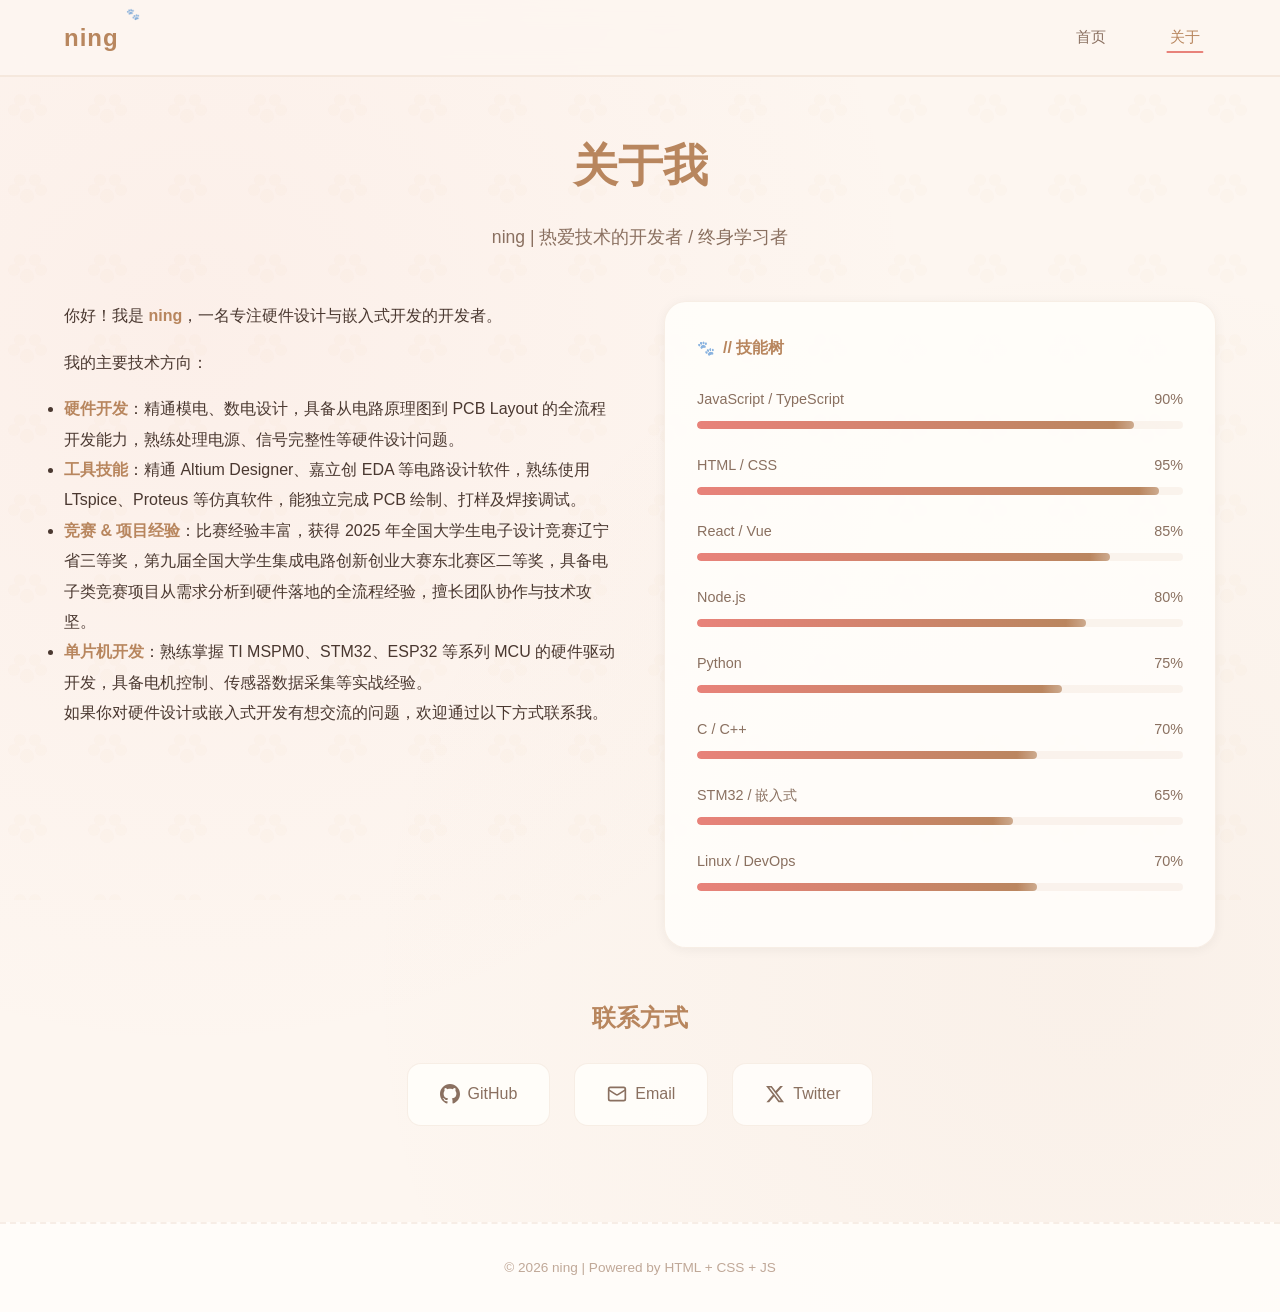
==== commit c0d62f45: "feat: 关于页个人介绍改为硬件/嵌入式方向 替换原来偏前端/后端的技术栈介绍，改为： 硬件开发、工具技能（AD / 嘉立创EDA / LTspice / Proteus）、 竞赛&项目经验（电赛辽" ====
--- a/about.html
+++ b/about.html
@@ -43,24 +43,19 @@
         <!-- 左侧：个人介绍 -->
         <div class="about-text">
           <p>
-            你好！我是 <strong>ning</strong>，一个对编程充满热情的开发者。
+            你好！我是 <strong>ning</strong>，一名专注硬件设计与嵌入式开发的开发者。
           </p>
           <p>
-            我相信技术的力量可以改变世界，而分享知识可以让更多人受益。
-            这个博客是我记录学习历程、分享技术心得的地方。
-          </p>
-          <p>
-            我的主要技术栈包括：
+            我的主要技术方向：
           </p>
           <ul>
-            <li><strong>前端</strong>：HTML/CSS/JavaScript、React、Vue</li>
-            <li><strong>后端</strong>：Node.js、Python、Go</li>
-            <li><strong>嵌入式</strong>：STM32、Arduino、RTOS</li>
-            <li><strong>工具</strong>：Git、Docker、Linux</li>
+            <li><strong>硬件开发</strong>：精通模电、数电设计，具备从电路原理图到 PCB Layout 的全流程开发能力，熟练处理电源、信号完整性等硬件设计问题。</li>
+            <li><strong>工具技能</strong>：精通 Altium Designer、嘉立创 EDA 等电路设计软件，熟练使用 LTspice、Proteus 等仿真软件，能独立完成 PCB 绘制、打样及焊接调试。</li>
+            <li><strong>竞赛 &amp; 项目经验</strong>：比赛经验丰富，获得 2025 年全国大学生电子设计竞赛辽宁省三等奖，第九届全国大学生集成电路创新创业大赛东北赛区二等奖，具备电子类竞赛项目从需求分析到硬件落地的全流程经验，擅长团队协作与技术攻坚。</li>
+            <li><strong>单片机开发</strong>：熟练掌握 TI MSPM0、STM32、ESP32 等系列 MCU 的硬件驱动开发，具备电机控制、传感器数据采集等实战经验。</li>
           </ul>
           <p>
-            除了编程，我还喜欢阅读、跑步和探索新技术。
-            如果你有任何问题或建议，欢迎通过以下方式联系我。
+            如果你对硬件设计或嵌入式开发有想交流的问题，欢迎通过以下方式联系我。
           </p>
         </div>
 
--- a/css/style.css
+++ b/css/style.css
@@ -1,33 +1,33 @@
-/* ===== 古风二次元主题 ===== */
+/* ===== 线条小狗主题 ===== */
 
 /* CSS 变量 */
 :root {
-  /* 主色调 - 古风暖色 */
-  --bg-primary: #fef8f0;
-  --bg-secondary: #fdf5e6;
-  --bg-card: rgba(255, 255, 255, 0.9);
-  --bg-card-hover: rgba(255, 255, 255, 0.95);
-
-  /* 古风配色 */
-  --accent-red: #c85a5a;
-  --accent-pink: #e8a0b4;
-  --accent-gold: #d4a853;
-  --accent-teal: #6ba3a0;
-  --accent-purple: #9b7cb8;
-  --accent-blue: #6a8caf;
-
-  /* 文字色 */
-  --text-primary: #3d3232;
-  --text-secondary: #7a6b6b;
-  --text-muted: #b0a0a0;
-
-  /* 边框 */
-  --border-color: rgba(200, 90, 90, 0.15);
-  --border-accent: rgba(200, 90, 90, 0.3);
+  /* 主色调 - 暖棕系 */
+  --bg-primary: #fdf6f0;
+  --bg-secondary: #faf0e8;
+  --bg-card: rgba(255, 253, 250, 0.92);
+  --bg-card-hover: rgba(255, 253, 250, 0.96);
+
+  /* 线条小狗配色 */
+  --accent-brown: #b8865e;
+  --accent-coral: #e8827a;
+  --accent-pink: #f5d0c0;
+  --accent-warm: #f0dcc0;
+  --accent-sky: #a8d0d4;
+  --accent-teal: #7fb0a8;
+
+  /* 文字色 - 暖棕 */
+  --text-primary: #4a3830;
+  --text-secondary: #8a7060;
+  --text-muted: #c0a898;
+
+  /* 边框 - 暖棕系 */
+  --border-color: rgba(184, 134, 94, 0.12);
+  --border-accent: rgba(184, 134, 94, 0.25);
 
   /* 阴影 */
-  --shadow-soft: 0 4px 20px rgba(200, 90, 90, 0.08);
-  --shadow-card: 0 2px 15px rgba(0, 0, 0, 0.06);
+  --shadow-soft: 0 4px 20px rgba(184, 134, 94, 0.08);
+  --shadow-card: 0 2px 12px rgba(0, 0, 0, 0.05);
 
   /* 间距 */
   --spacing-xs: 4px;
@@ -37,14 +37,14 @@
   --spacing-xl: 32px;
   --spacing-2xl: 48px;
 
-  /* 圆角 */
-  --radius-sm: 8px;
-  --radius-md: 12px;
-  --radius-lg: 20px;
+  /* 圆角 - 更圆润 */
+  --radius-sm: 10px;
+  --radius-md: 14px;
+  --radius-lg: 22px;
 
   /* 字体 */
   --font-mono: 'Consolas', 'Monaco', monospace;
-  --font-sans: 'Noto Serif SC', 'Source Han Serif CN', '宋体', serif;
+  --font-sans: 'PingFang SC', 'Microsoft YaHei', 'Helvetica Neue', sans-serif;
 
   /* 动画 */
   --transition-fast: 0.2s ease;
@@ -74,12 +74,11 @@
   overflow-x: hidden;
   position: relative;
   background-image:
-    radial-gradient(circle at 10% 20%, rgba(232, 160, 180, 0.1) 0%, transparent 50%),
-    radial-gradient(circle at 90% 80%, rgba(212, 168, 83, 0.08) 0%, transparent 50%),
-    radial-gradient(circle at 50% 50%, rgba(107, 163, 160, 0.05) 0%, transparent 60%);
-}
-
-/* 樱花装饰背景 */
+    radial-gradient(circle at 15% 25%, rgba(232, 130, 122, 0.06) 0%, transparent 50%),
+    radial-gradient(circle at 85% 75%, rgba(184, 134, 94, 0.05) 0%, transparent 50%);
+}
+
+/* 小狗爪印装饰背景 */
 body::before {
   content: '';
   position: fixed;
@@ -87,22 +86,22 @@
   left: 0;
   width: 100%;
   height: 100%;
-  background-image: url("data:image/svg+xml,%3Csvg xmlns='http://www.w3.org/2000/svg' width='60' height='60' viewBox='0 0 60 60'%3E%3Cpath d='M30 5 Q35 15 30 20 Q25 15 30 5' fill='%23e8a0b4' opacity='0.08'/%3E%3Cpath d='M10 35 Q15 45 10 50 Q5 45 10 35' fill='%23e8a0b4' opacity='0.06'/%3E%3Cpath d='M50 25 Q55 35 50 40 Q45 35 50 25' fill='%23e8a0b4' opacity='0.07'/%3E%3C/svg%3E");
+  background-image: url("data:image/svg+xml,%3Csvg xmlns='http://www.w3.org/2000/svg' width='80' height='80' viewBox='0 0 80 80'%3E%3Cg fill='%23b8865e' opacity='0.04'%3E%3Ccircle cx='20' cy='20' r='6'/%3E%3Ccircle cx='35' cy='20' r='6'/%3E%3Ccircle cx='14' cy='30' r='6'/%3E%3Ccircle cx='41' cy='30' r='6'/%3E%3Ccircle cx='27' cy='36' r='7'/%3E%3C/g%3E%3C/svg%3E");
   pointer-events: none;
   z-index: 0;
-  opacity: 0.5;
+  opacity: 0.6;
 }
 
 a {
-  color: var(--accent-red);
+  color: var(--accent-coral);
   text-decoration: none;
   transition: var(--transition-fast);
 }
 
 a:hover {
-  color: var(--accent-pink);
+  color: var(--accent-brown);
   text-decoration: underline;
-  text-decoration-color: var(--accent-pink);
+  text-decoration-color: var(--accent-coral);
   text-underline-offset: 3px;
 }
 
@@ -117,9 +116,9 @@
 
 /* ===== 导航栏 ===== */
 .navbar {
-  background: rgba(254, 248, 240, 0.95);
-  backdrop-filter: blur(10px);
-  border-bottom: 2px solid var(--border-accent);
+  background: rgba(253, 246, 240, 0.92);
+  backdrop-filter: blur(12px);
+  border-bottom: 2px solid var(--border-color);
   position: sticky;
   top: 0;
   z-index: 100;
@@ -134,22 +133,20 @@
 }
 
 .logo {
-  font-family: 'Noto Serif SC', 'Source Han Serif CN', serif;
-  font-size: 1.6rem;
+  font-size: 1.5rem;
   font-weight: 700;
-  color: var(--accent-red);
-  letter-spacing: 3px;
+  color: var(--accent-brown);
+  letter-spacing: 1px;
   position: relative;
-  text-shadow: 1px 1px 2px rgba(200, 90, 90, 0.2);
 }
 
 .logo::after {
-  content: '✦';
+  content: '🐾';
   position: absolute;
-  top: -8px;
-  right: -15px;
-  font-size: 0.6rem;
-  color: var(--accent-gold);
+  top: -12px;
+  right: -22px;
+  font-size: 0.7rem;
+  opacity: 0.5;
 }
 
 .nav-links {
@@ -169,8 +166,8 @@
 }
 
 .nav-links a:hover {
-  color: var(--accent-red);
-  background: rgba(200, 90, 90, 0.05);
+  color: var(--accent-brown);
+  background: rgba(184, 134, 94, 0.06);
   text-decoration: none;
 }
 
@@ -182,8 +179,9 @@
   transform: translateX(-50%);
   width: 0;
   height: 2px;
-  background: var(--accent-red);
+  background: var(--accent-coral);
   transition: var(--transition-normal);
+  border-radius: 2px;
 }
 
 .nav-links a:hover::after,
@@ -192,7 +190,7 @@
 }
 
 .nav-links a.active {
-  color: var(--accent-red);
+  color: var(--accent-brown);
 }
 
 /* 搜索框 */
@@ -200,15 +198,15 @@
   display: flex;
   align-items: center;
   background: rgba(255, 255, 255, 0.8);
-  border: 1px solid var(--border-color);
+  border: 1.5px solid var(--border-color);
   border-radius: 50px;
   padding: var(--spacing-sm) var(--spacing-lg);
   transition: var(--transition-normal);
 }
 
 .search-box:focus-within {
-  border-color: var(--accent-red);
-  box-shadow: 0 0 10px rgba(200, 90, 90, 0.15);
+  border-color: var(--accent-coral);
+  box-shadow: 0 0 12px rgba(232, 130, 122, 0.12);
 }
 
 .search-box svg {
@@ -251,24 +249,23 @@
 }
 
 .hero::before {
-  content: '❀';
+  content: '☁️';
   position: absolute;
-  top: 10px;
+  top: -8px;
   left: 50%;
   transform: translateX(-50%);
-  font-size: 2rem;
-  color: var(--accent-pink);
+  font-size: 2.2rem;
   opacity: 0.3;
 }
 
 .hero h1 {
   font-size: 2.8rem;
   font-weight: 700;
-  color: var(--accent-red);
+  color: var(--accent-brown);
   margin-bottom: var(--spacing-md);
   line-height: 1.3;
-  font-family: 'Noto Serif SC', 'Source Han Serif CN', serif;
-  text-shadow: 2px 2px 4px rgba(200, 90, 90, 0.1);
+  font-family: var(--font-sans);
+  letter-spacing: 2px;
 }
 
 .hero p {
@@ -276,14 +273,13 @@
   font-size: 1.1rem;
   max-width: 600px;
   margin: 0 auto;
-  font-style: italic;
 }
 
 /* ===== 标签云 ===== */
 .tag-cloud {
   display: flex;
-  flex-wrap: wrap;
-  gap: var(--spacing-sm);
+  flex-direction: column;
+  gap: var(--spacing-md);
   margin-bottom: var(--spacing-xl);
   padding: var(--spacing-lg);
   background: var(--bg-card);
@@ -296,8 +292,8 @@
   width: 100%;
   font-family: var(--font-sans);
   font-size: 0.9rem;
-  color: var(--accent-red);
-  margin-bottom: var(--spacing-md);
+  color: var(--accent-brown);
+  margin-bottom: var(--spacing-sm);
   letter-spacing: 2px;
   display: flex;
   align-items: center;
@@ -306,178 +302,277 @@
 }
 
 .tag-cloud-title::before {
-  content: '✦';
-  color: var(--accent-gold);
+  content: '';
+}
+
+/* 顶部工具栏（全部文章） */
+.tag-toolbar {
+  display: flex;
+  align-items: center;
+  gap: var(--spacing-md);
+  padding: var(--spacing-sm) 0;
+  border-bottom: 1px dashed var(--border-color);
+  margin-bottom: var(--spacing-xs);
+}
+
+.tag-all {
+  font-weight: 600;
+  padding: 6px 16px;
+}
+
+.tag-toolbar-info {
   font-size: 0.8rem;
-}
-
+  color: var(--text-muted);
+  font-family: var(--font-mono);
+}
+
+/* 分类卡片 */
+.tag-categories {
+  display: flex;
+  flex-direction: column;
+  gap: var(--spacing-md);
+}
+
+.tag-category {
+  border-radius: var(--radius-md);
+  padding: var(--spacing-md) var(--spacing-md) var(--spacing-sm);
+  background: rgba(255, 255, 255, 0.45);
+  border: 1px solid var(--border-color);
+  transition: var(--transition-fast);
+}
+
+.tag-category:hover {
+  background: rgba(255, 255, 255, 0.65);
+  border-color: var(--border-accent);
+}
+
+/* 实习项目集特殊分类样式 */
+.tag-category-special {
+  background: linear-gradient(135deg, rgba(255, 240, 220, 0.5), rgba(255, 245, 230, 0.3));
+  border: 1.5px solid rgba(232, 130, 122, 0.3);
+  box-shadow: 0 2px 12px rgba(232, 130, 122, 0.06);
+}
+
+.tag-category-special:hover {
+  border-color: var(--accent-coral);
+  box-shadow: 0 4px 20px rgba(232, 130, 122, 0.12);
+}
+
+.tag-category-special .tag-category-header {
+  color: var(--accent-coral);
+}
+
+.tag-category-special .tag-special {
+  background: rgba(232, 130, 122, 0.08);
+  border-color: rgba(232, 130, 122, 0.25);
+  color: var(--accent-coral);
+  font-size: 0.85rem;
+  padding: 6px 16px;
+}
+
+.tag-category-special .tag-special::before {
+  content: '⭐';
+  font-size: 0.7rem;
+  color: var(--accent-coral);
+  opacity: 0.8;
+}
+
+.tag-category-special .tag-special:hover,
+.tag-category-special .tag-special.active {
+  background: rgba(232, 130, 122, 0.15);
+  border-color: var(--accent-coral);
+  color: var(--accent-coral);
+}
+
+/* 嵌套层级样式 */
+.tag-subgroup-nested {
+  display: flex;
+  flex-direction: column;
+  align-items: stretch;
+  gap: var(--spacing-xs);
+  padding: var(--spacing-xs) 0;
+  border: none;
+}
+
+.tag-subgroup-children {
+  display: flex;
+  flex-direction: column;
+  gap: var(--spacing-xs);
+  margin-left: var(--spacing-md);
+  padding-left: var(--spacing-md);
+  border-left: 1px dashed rgba(184, 134, 94, 0.15);
+}
+
+.tag-subgroup-children .tag-subgroup {
+  border: none;
+}
+
+.tag-subgroup-children .tag-sub {
+  background: rgba(127, 176, 168, 0.08);
+  border-color: rgba(127, 176, 168, 0.2);
+  color: var(--accent-teal);
+}
+
+.tag-subgroup-children .tag-sub:hover,
+.tag-subgroup-children .tag-sub.active {
+  background: rgba(127, 176, 168, 0.18);
+  border-color: var(--accent-teal);
+  color: var(--accent-teal);
+}
+
+/* 项目卡片特殊样式 */
+.tag-category-special .tag-subgroup-nested > .tag-sub {
+  background: rgba(232, 130, 122, 0.1);
+  border-color: rgba(232, 130, 122, 0.3);
+  color: var(--accent-coral);
+  font-size: 0.85rem;
+  padding: 6px 16px;
+  align-self: flex-start;
+}
+
+.tag-category-special .tag-subgroup-nested > .tag-sub::before {
+  content: '⭐';
+  font-size: 0.7rem;
+  opacity: 0.8;
+}
+
+.tag-category-special .tag-subgroup-nested > .tag-sub:hover,
+.tag-category-special .tag-subgroup-nested > .tag-sub.active {
+  background: rgba(232, 130, 122, 0.18);
+  border-color: var(--accent-coral);
+}
+
+.tag-category-header {
+  font-size: 1rem;
+  color: var(--accent-brown);
+  font-weight: 600;
+  margin-bottom: var(--spacing-sm);
+  letter-spacing: 1px;
+  display: flex;
+  align-items: center;
+  gap: var(--spacing-xs);
+}
+
+.tag-category-header .icon {
+  font-size: 0.9rem;
+  opacity: 0.6;
+}
+
+.tag-category-body {
+  display: flex;
+  flex-direction: column;
+  gap: var(--spacing-xs);
+}
+
+.tag-subgroup {
+  display: flex;
+  align-items: flex-start;
+  gap: var(--spacing-sm);
+  padding: 6px 0;
+  border-bottom: 1px dotted rgba(184, 134, 94, 0.08);
+}
+
+.tag-subgroup:last-child {
+  border-bottom: none;
+}
+
+/* 子分组标签（可点击筛选子分类） */
+.tag-sub {
+  background: rgba(184, 134, 94, 0.08);
+  border-color: rgba(184, 134, 94, 0.2);
+  color: var(--accent-brown);
+  flex-shrink: 0;
+}
+
+.tag-sub::before {
+  content: '·';
+  font-size: 0.8rem;
+  color: var(--accent-brown);
+  opacity: 0.5;
+}
+
+.tag-sub:hover,
+.tag-sub.active {
+  background: rgba(184, 134, 94, 0.15);
+  border-color: var(--accent-brown);
+  color: var(--accent-brown);
+}
+
+.tag-sub.active::before {
+  content: '🐾';
+  font-size: 0.7rem;
+  opacity: 0.7;
+}
+
+.tag-subgroup-tags {
+  display: flex;
+  flex-wrap: wrap;
+  gap: var(--spacing-xs);
+  flex: 1;
+}
+
+/* 标签通用样式 */
 .tag {
   display: inline-flex;
   align-items: center;
-  gap: 6px;
-  padding: var(--spacing-sm) var(--spacing-md);
+  gap: 4px;
+  padding: 4px 12px;
   background: rgba(255, 255, 255, 0.8);
   border: 1px solid var(--border-color);
-  border-radius: var(--radius-sm);
-  font-size: 0.85rem;
+  border-radius: 50px;
+  font-size: 0.82rem;
   color: var(--text-secondary);
   cursor: pointer;
   transition: var(--transition-fast);
+  white-space: nowrap;
 }
 
 .tag::before {
-  content: '◈';
+  content: '·';
   font-size: 0.7rem;
-  color: var(--accent-gold);
+  color: var(--text-muted);
 }
 
 .tag:hover,
 .tag.active {
-  background: rgba(200, 90, 90, 0.08);
-  border-color: var(--accent-red);
-  color: var(--accent-red);
-  transform: translateY(-2px);
+  background: rgba(232, 130, 122, 0.08);
+  border-color: var(--accent-coral);
+  color: var(--accent-coral);
+  transform: translateY(-1px);
 }
 
 .tag.active::before {
-  content: '◆';
-  color: var(--accent-red);
-}
-
-/* 标签分组样式 */
-.tag-group {
-  display: flex;
-  flex-wrap: wrap;
-  gap: var(--spacing-sm);
-  margin-bottom: var(--spacing-md);
-  padding-bottom: var(--spacing-md);
-  border-bottom: 1px dashed var(--border-color);
-}
-
-.tag-group:last-child {
-  border-bottom: none;
-  margin-bottom: 0;
-  padding-bottom: 0;
-}
-
-.tag-group-title {
-  width: 100%;
-  font-family: var(--font-sans);
-  font-size: 1rem;
-  color: var(--accent-red);
-  margin-bottom: var(--spacing-sm);
-  display: flex;
-  align-items: center;
-  gap: var(--spacing-sm);
-  font-weight: 600;
-}
-
-.tag-group-title::before {
-  content: '【';
-  color: var(--accent-gold);
-}
-
-.tag-group-title::after {
-  content: '】';
-  color: var(--accent-gold);
-}
-
-/* 子分组样式 */
-.tag-subgroup {
-  width: 100%;
-  display: flex;
-  flex-wrap: wrap;
-  align-items: center;
-  gap: var(--spacing-sm);
-  padding-left: var(--spacing-lg);
-  margin-bottom: var(--spacing-sm);
-  position: relative;
-}
-
-.tag-subgroup::before {
-  content: '├';
-  position: absolute;
-  left: var(--spacing-sm);
-  color: var(--accent-gold);
-  font-family: var(--font-sans);
-  font-size: 0.8rem;
-}
-
-.tag-subgroup:last-child::before {
-  content: '└';
-}
-
-.tag-subgroup-title {
-  font-size: 0.8rem;
+  content: '🐾';
+  font-size: 0.65rem;
+  color: var(--accent-coral);
+}
+
+.tag-keyword {
+  background: rgba(127, 176, 168, 0.08);
+  border-color: rgba(127, 176, 168, 0.2);
   color: var(--accent-teal);
-  min-width: 50px;
-  font-weight: 500;
-}
-
-.tag-sub {
-  background: rgba(200, 90, 90, 0.06);
-  border-color: rgba(200, 90, 90, 0.15);
-  color: var(--accent-red);
-  font-size: 0.8rem;
-}
-
-.tag-sub::before {
-  content: '◆';
-  font-size: 0.6rem;
-}
-
-.tag-sub:hover,
-.tag-sub.active {
-  background: rgba(200, 90, 90, 0.12);
-  border-color: var(--accent-red);
-  color: var(--accent-red);
-}
-
-.tag-keyword {
-  background: rgba(107, 163, 160, 0.08);
-  border-color: rgba(107, 163, 160, 0.15);
-  color: var(--accent-teal);
-  font-size: 0.75rem;
+  font-size: 0.78rem;
 }
 
 .tag-keyword::before {
   content: '·';
-  font-size: 0.8rem;
+  font-size: 0.9rem;
+  color: var(--accent-teal);
+  opacity: 0.5;
 }
 
 .tag-keyword:hover,
 .tag-keyword.active {
-  background: rgba(107, 163, 160, 0.15);
+  background: rgba(127, 176, 168, 0.18);
   border-color: var(--accent-teal);
   color: var(--accent-teal);
 }
 
-/* 文章标签层级显示 */
-.post-tags {
-  display: flex;
-  flex-wrap: wrap;
-  gap: var(--spacing-sm);
-  align-items: center;
-}
-
-.post-tag {
-  font-size: 0.75rem;
-  padding: 4px 12px;
-  background: rgba(0, 240, 255, 0.08);
-  border: 1px solid rgba(0, 240, 255, 0.15);
-  border-radius: var(--radius-sm);
-  color: var(--neon-cyan);
-  transition: var(--transition-fast);
-}
-
-.post-tag:hover {
-  background: rgba(0, 240, 255, 0.15);
-  box-shadow: 0 0 10px rgba(0, 240, 255, 0.2);
-}
-
-.post-tag-separator {
-  color: var(--accent-gold);
-  font-size: 0.7rem;
+.tag-keyword.active::before {
+  content: '🐾';
+  font-size: 0.65rem;
+  color: var(--accent-teal);
+  opacity: 0.7;
 }
 
 /* ===== 文章卡片 ===== */
@@ -508,7 +603,7 @@
   left: 0;
   right: 0;
   height: 3px;
-  background: linear-gradient(90deg, var(--accent-red), var(--accent-gold), var(--accent-pink));
+  background: linear-gradient(90deg, var(--accent-coral), var(--accent-warm), var(--accent-sky));
   transform: scaleX(0);
   transform-origin: left;
   transition: var(--transition-normal);
@@ -516,7 +611,7 @@
 
 .post-card:hover {
   background: var(--bg-card-hover);
-  border-color: var(--accent-red);
+  border-color: var(--accent-brown);
   box-shadow: var(--shadow-soft);
   transform: translateY(-5px);
 }
@@ -526,7 +621,7 @@
 }
 
 .post-date {
-  font-family: var(--font-sans);
+  font-family: var(--font-mono);
   font-size: 0.8rem;
   color: var(--accent-teal);
   margin-bottom: var(--spacing-sm);
@@ -536,9 +631,9 @@
 }
 
 .post-date::before {
-  content: '❀';
-  font-size: 0.9rem;
-  color: var(--accent-pink);
+  content: '📅';
+  font-size: 0.8rem;
+  opacity: 0.6;
 }
 
 .post-title {
@@ -552,7 +647,7 @@
 }
 
 .post-card:hover .post-title {
-  color: var(--accent-red);
+  color: var(--accent-brown);
 }
 
 .post-summary {
@@ -571,15 +666,15 @@
 .post-tag {
   font-size: 0.75rem;
   padding: 4px 12px;
-  background: rgba(200, 90, 90, 0.06);
-  border: 1px solid rgba(200, 90, 90, 0.12);
+  background: rgba(184, 134, 94, 0.06);
+  border: 1px solid rgba(184, 134, 94, 0.12);
   border-radius: var(--radius-sm);
-  color: var(--accent-red);
+  color: var(--accent-brown);
   transition: var(--transition-fast);
 }
 
 .post-tag:hover {
-  background: rgba(200, 90, 90, 0.1);
+  background: rgba(184, 134, 94, 0.12);
 }
 
 /* ===== 文章详情页 ===== */
@@ -592,13 +687,13 @@
 }
 
 .post-header::after {
-  content: '❀';
+  content: '🐾';
   position: absolute;
-  bottom: -10px;
+  bottom: -12px;
   left: 50%;
   transform: translateX(-50%);
-  font-size: 1.2rem;
-  color: var(--accent-pink);
+  font-size: 1rem;
+  opacity: 0.4;
   background: var(--bg-primary);
   padding: 0 10px;
 }
@@ -606,10 +701,10 @@
 .post-header h1 {
   font-size: 2.5rem;
   font-weight: 700;
-  color: var(--accent-red);
+  color: var(--accent-brown);
   margin-bottom: var(--spacing-md);
   line-height: 1.4;
-  font-family: 'Noto Serif SC', 'Source Han Serif CN', serif;
+  font-family: var(--font-sans);
 }
 
 .post-meta {
@@ -636,7 +731,7 @@
 .post-content h1,
 .post-content h2,
 .post-content h3 {
-  color: var(--accent-red);
+  color: var(--accent-brown);
   margin-top: var(--spacing-2xl);
   margin-bottom: var(--spacing-md);
   font-weight: 600;
@@ -648,12 +743,12 @@
 .post-content h1::before,
 .post-content h2::before,
 .post-content h3::before {
-  content: '◆';
+  content: '🐾';
   position: absolute;
-  left: 0;
-  top: 0;
-  color: var(--accent-gold);
+  left: -4px;
+  top: 2px;
   font-size: 0.8rem;
+  opacity: 0.4;
 }
 
 /* 图片样式 */
@@ -696,21 +791,21 @@
 }
 
 .post-content li::marker {
-  color: var(--neon-cyan);
+  color: var(--accent-coral);
 }
 
 .post-content code {
   font-family: var(--font-mono);
-  background: rgba(200, 90, 90, 0.08);
+  background: rgba(184, 134, 94, 0.08);
   padding: 2px 8px;
   border-radius: var(--radius-sm);
   font-size: 0.9em;
   color: var(--accent-teal);
-  border: 1px solid rgba(200, 90, 90, 0.1);
+  border: 1px solid rgba(184, 134, 94, 0.1);
 }
 
 .post-content pre {
-  background: rgba(254, 248, 240, 0.8);
+  background: rgba(253, 246, 240, 0.8);
   border: 1px solid var(--border-color);
   border-radius: var(--radius-md);
   padding: var(--spacing-lg);
@@ -724,7 +819,7 @@
   position: absolute;
   top: 0;
   right: 0;
-  background: var(--accent-red);
+  background: var(--accent-brown);
   color: white;
   padding: 2px 10px;
   font-size: 0.7rem;
@@ -739,13 +834,12 @@
 }
 
 .post-content blockquote {
-  border-left: 3px solid var(--accent-gold);
+  border-left: 3px solid var(--accent-warm);
   padding: var(--spacing-md) var(--spacing-lg);
   margin-bottom: var(--spacing-lg);
-  background: rgba(212, 168, 83, 0.05);
+  background: rgba(240, 220, 192, 0.15);
   border-radius: 0 var(--radius-md) var(--radius-md) 0;
   color: var(--text-secondary);
-  font-style: italic;
 }
 
 .post-content table {
@@ -764,8 +858,8 @@
 }
 
 .post-content th {
-  background: rgba(200, 90, 90, 0.08);
-  color: var(--accent-red);
+  background: rgba(184, 134, 94, 0.08);
+  color: var(--accent-brown);
   font-weight: 600;
 }
 
@@ -781,14 +875,14 @@
 }
 
 .post-content strong {
-  color: var(--accent-red);
+  color: var(--accent-brown);
   font-weight: 600;
 }
 
 .post-content a {
   color: var(--accent-teal);
   text-decoration: underline;
-  text-decoration-color: rgba(107, 163, 160, 0.3);
+  text-decoration-color: rgba(127, 176, 168, 0.3);
   text-underline-offset: 3px;
 }
 
@@ -819,7 +913,7 @@
 }
 
 .post-nav a:hover {
-  border-color: var(--accent-red);
+  border-color: var(--accent-brown);
   box-shadow: var(--shadow-soft);
   transform: translateY(-4px);
   text-decoration: none;
@@ -855,7 +949,7 @@
 .toc-title {
   font-family: var(--font-sans);
   font-size: 0.9rem;
-  color: var(--accent-red);
+  color: var(--accent-brown);
   letter-spacing: 2px;
   margin-bottom: var(--spacing-md);
   padding-bottom: var(--spacing-sm);
@@ -864,8 +958,9 @@
 }
 
 .toc-title::before {
-  content: '✦ ';
-  color: var(--accent-gold);
+  content: '🐾 ';
+  font-size: 0.8rem;
+  opacity: 0.5;
 }
 
 .toc-list {
@@ -887,8 +982,8 @@
 
 .toc-list a:hover,
 .toc-list a.active {
-  color: var(--accent-red);
-  background: rgba(200, 90, 90, 0.05);
+  color: var(--accent-brown);
+  background: rgba(184, 134, 94, 0.05);
   text-decoration: none;
 }
 
@@ -910,15 +1005,14 @@
 .about-header h1 {
   font-size: 2.8rem;
   font-weight: 700;
-  color: var(--accent-red);
+  color: var(--accent-brown);
   margin-bottom: var(--spacing-md);
-  font-family: 'Noto Serif SC', 'Source Han Serif CN', serif;
+  font-family: var(--font-sans);
 }
 
 .about-header p {
   color: var(--text-secondary);
   font-size: 1.1rem;
-  font-style: italic;
 }
 
 .about-content {
@@ -938,7 +1032,7 @@
 }
 
 .about-text strong {
-  color: var(--accent-red);
+  color: var(--accent-brown);
 }
 
 .skills-section {
@@ -952,7 +1046,7 @@
 .skills-title {
   font-family: var(--font-sans);
   font-size: 1rem;
-  color: var(--accent-red);
+  color: var(--accent-brown);
   margin-bottom: var(--spacing-lg);
   display: flex;
   align-items: center;
@@ -961,13 +1055,9 @@
 }
 
 .skills-title::before {
-  content: '【';
-  color: var(--accent-gold);
-}
-
-.skills-title::after {
-  content: '】';
-  color: var(--accent-gold);
+  content: '🐾 ';
+  font-size: 0.9rem;
+  opacity: 0.5;
 }
 
 .skill-item {
@@ -984,14 +1074,14 @@
 
 .skill-bar {
   height: 8px;
-  background: rgba(200, 90, 90, 0.08);
+  background: rgba(184, 134, 94, 0.08);
   border-radius: 4px;
   overflow: hidden;
 }
 
 .skill-fill {
   height: 100%;
-  background: linear-gradient(90deg, var(--accent-red), var(--accent-pink));
+  background: linear-gradient(90deg, var(--accent-coral), var(--accent-brown));
   border-radius: 4px;
   transition: width 1.5s cubic-bezier(0.4, 0, 0.2, 1);
   position: relative;
@@ -1014,7 +1104,7 @@
 
 .contact-section h2 {
   font-size: 1.5rem;
-  color: var(--accent-red);
+  color: var(--accent-brown);
   margin-bottom: var(--spacing-lg);
   font-family: var(--font-sans);
 }
@@ -1039,8 +1129,8 @@
 }
 
 .contact-link:hover {
-  border-color: var(--accent-red);
-  color: var(--accent-red);
+  border-color: var(--accent-brown);
+  color: var(--accent-brown);
   box-shadow: var(--shadow-soft);
   transform: translateY(-4px);
   text-decoration: none;
@@ -1060,9 +1150,8 @@
   font-size: 0.85rem;
 }
 
-.footer .neon-text {
-  color: var(--accent-red);
-  font-weight: 600;
+.footer .paw {
+  color: var(--accent-coral);
 }
 
 /* ===== 空状态 ===== */
@@ -1092,12 +1181,13 @@
   display: flex;
   align-items: center;
   justify-content: center;
-  color: var(--accent-red);
+  color: var(--accent-brown);
   cursor: pointer;
   opacity: 0;
   visibility: hidden;
   transition: var(--transition-normal);
   z-index: 99;
+  font-size: 0.9rem;
 }
 
 .back-to-top.visible {
@@ -1106,7 +1196,7 @@
 }
 
 .back-to-top:hover {
-  background: var(--accent-red);
+  background: var(--accent-brown);
   color: white;
   box-shadow: var(--shadow-soft);
   transform: translateY(-4px);
@@ -1129,9 +1219,10 @@
   to { opacity: 1; }
 }
 
-@keyframes float {
-  0%, 100% { transform: translateY(0); }
-  50% { transform: translateY(-5px); }
+@keyframes wag {
+  0%, 100% { transform: rotate(0deg); }
+  25% { transform: rotate(-5deg); }
+  75% { transform: rotate(5deg); }
 }
 
 .animate-in {
@@ -1144,7 +1235,6 @@
   .toc {
     display: none;
   }
-
   .posts-grid {
     grid-template-columns: repeat(auto-fill, minmax(300px, 1fr));
   }
@@ -1154,11 +1244,9 @@
   .navbar .container {
     flex-wrap: wrap;
   }
-
   .menu-toggle {
     display: block;
   }
-
   .nav-links {
     display: none;
     width: 100%;
@@ -1168,45 +1256,35 @@
     border-top: 1px solid var(--border-color);
     margin-top: var(--spacing-md);
   }
-
   .nav-links.active {
     display: flex;
   }
-
   .search-box {
     width: 100%;
     order: 3;
   }
-
   .search-box input {
     width: 100%;
   }
-
   .hero h1 {
     font-size: 2rem;
   }
-
   .posts-grid {
     grid-template-columns: 1fr;
   }
-
   .about-content {
     grid-template-columns: 1fr;
   }
-
   .post-header h1 {
     font-size: 1.8rem;
   }
-
   .contact-links {
     flex-direction: column;
     align-items: center;
   }
-
   .post-nav {
     flex-direction: column;
   }
-
   .post-nav a {
     max-width: 100%;
   }
@@ -1216,15 +1294,12 @@
   .container {
     padding: 0 var(--spacing-md);
   }
-
   .post-card {
     padding: var(--spacing-lg);
   }
-
   .logo {
     font-size: 1.2rem;
   }
-
   .hero h1 {
     font-size: 1.6rem;
   }
@@ -1246,11 +1321,11 @@
 }
 
 ::-webkit-scrollbar-thumb:hover {
-  background: var(--accent-red);
+  background: var(--accent-coral);
 }
 
 /* ===== 选中文字样式 ===== */
 ::selection {
-  background: rgba(200, 90, 90, 0.2);
+  background: rgba(232, 130, 122, 0.2);
   color: var(--text-primary);
-}
+}
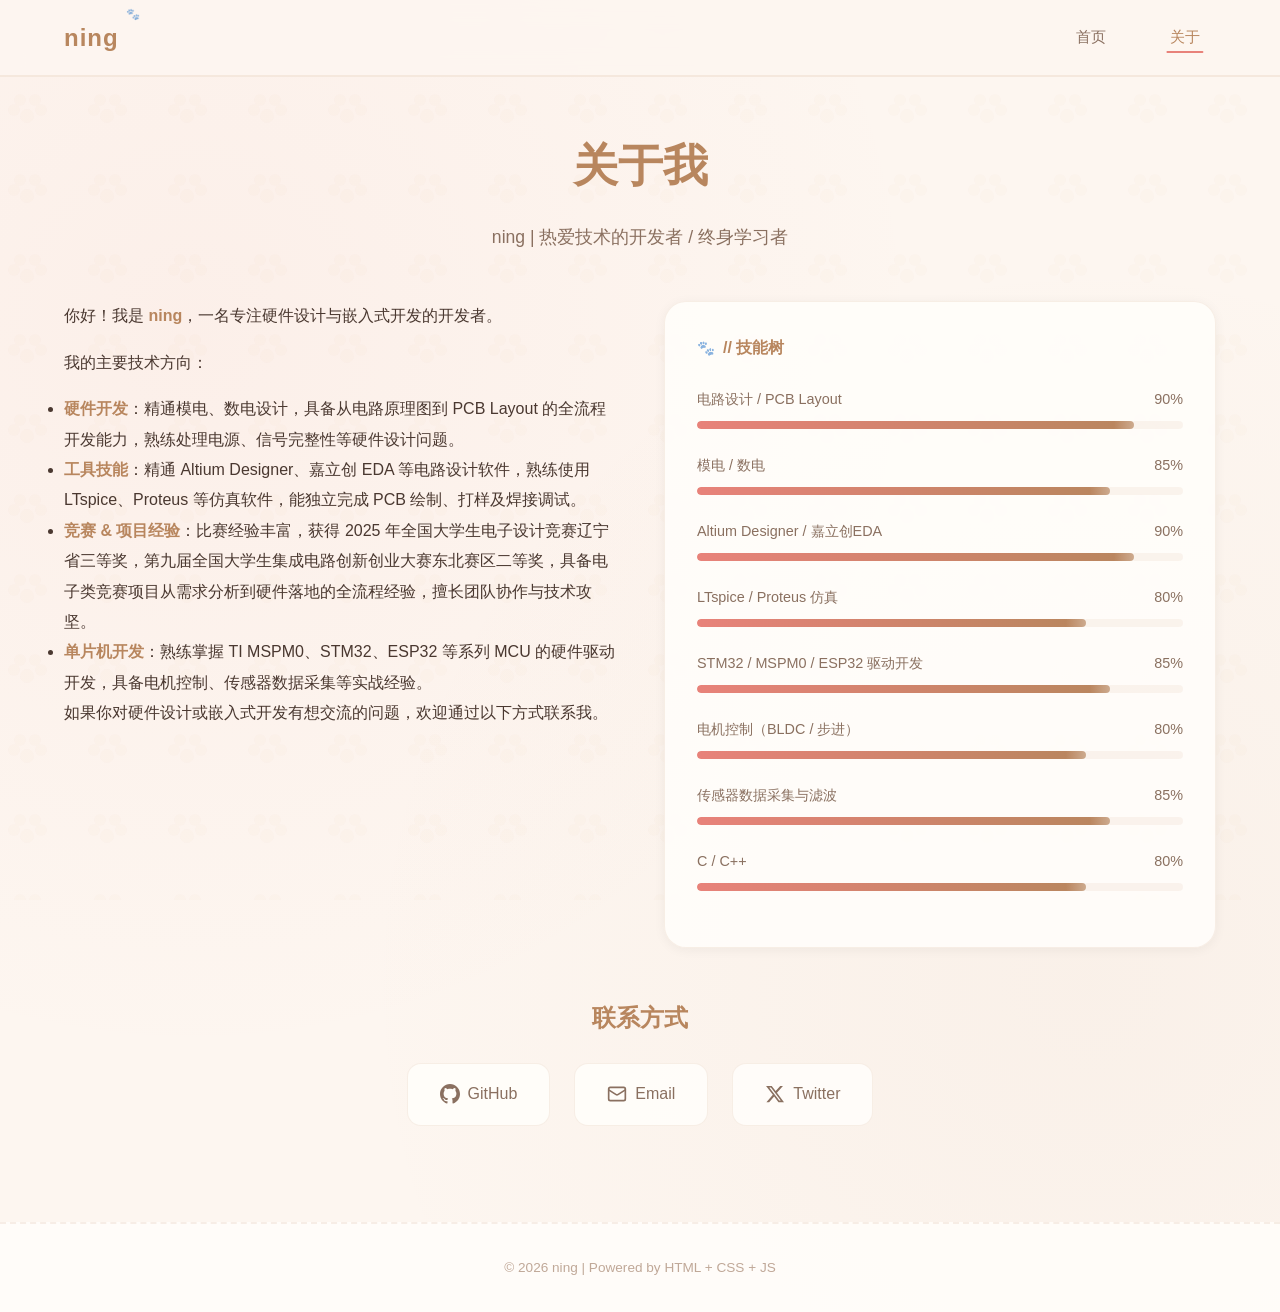
==== commit 709675c0: "feat: 关于页技能树改为硬件方向 原来的前端/后端技能（JavaScript、HTML/CSS、React/Vue、Node.js、Linux/DevOps） 替换为硬件与嵌入式方向：电路设计/P" ====
--- a/about.html
+++ b/about.html
@@ -65,7 +65,7 @@
 
           <div class="skill-item">
             <div class="skill-name">
-              <span>JavaScript / TypeScript</span>
+              <span>电路设计 / PCB Layout</span>
               <span>90%</span>
             </div>
             <div class="skill-bar">
@@ -75,17 +75,7 @@
 
           <div class="skill-item">
             <div class="skill-name">
-              <span>HTML / CSS</span>
-              <span>95%</span>
-            </div>
-            <div class="skill-bar">
-              <div class="skill-fill" style="width: 95%"></div>
-            </div>
-          </div>
-
-          <div class="skill-item">
-            <div class="skill-name">
-              <span>React / Vue</span>
+              <span>模电 / 数电</span>
               <span>85%</span>
             </div>
             <div class="skill-bar">
@@ -95,7 +85,17 @@
 
           <div class="skill-item">
             <div class="skill-name">
-              <span>Node.js</span>
+              <span>Altium Designer / 嘉立创EDA</span>
+              <span>90%</span>
+            </div>
+            <div class="skill-bar">
+              <div class="skill-fill" style="width: 90%"></div>
+            </div>
+          </div>
+
+          <div class="skill-item">
+            <div class="skill-name">
+              <span>LTspice / Proteus 仿真</span>
               <span>80%</span>
             </div>
             <div class="skill-bar">
@@ -105,41 +105,41 @@
 
           <div class="skill-item">
             <div class="skill-name">
-              <span>Python</span>
-              <span>75%</span>
+              <span>STM32 / MSPM0 / ESP32 驱动开发</span>
+              <span>85%</span>
             </div>
             <div class="skill-bar">
-              <div class="skill-fill" style="width: 75%"></div>
+              <div class="skill-fill" style="width: 85%"></div>
+            </div>
+          </div>
+
+          <div class="skill-item">
+            <div class="skill-name">
+              <span>电机控制（BLDC / 步进）</span>
+              <span>80%</span>
+            </div>
+            <div class="skill-bar">
+              <div class="skill-fill" style="width: 80%"></div>
+            </div>
+          </div>
+
+          <div class="skill-item">
+            <div class="skill-name">
+              <span>传感器数据采集与滤波</span>
+              <span>85%</span>
+            </div>
+            <div class="skill-bar">
+              <div class="skill-fill" style="width: 85%"></div>
             </div>
           </div>
 
           <div class="skill-item">
             <div class="skill-name">
               <span>C / C++</span>
-              <span>70%</span>
+              <span>80%</span>
             </div>
             <div class="skill-bar">
-              <div class="skill-fill" style="width: 70%"></div>
-            </div>
-          </div>
-
-          <div class="skill-item">
-            <div class="skill-name">
-              <span>STM32 / 嵌入式</span>
-              <span>65%</span>
-            </div>
-            <div class="skill-bar">
-              <div class="skill-fill" style="width: 65%"></div>
-            </div>
-          </div>
-
-          <div class="skill-item">
-            <div class="skill-name">
-              <span>Linux / DevOps</span>
-              <span>70%</span>
-            </div>
-            <div class="skill-bar">
-              <div class="skill-fill" style="width: 70%"></div>
+              <div class="skill-fill" style="width: 80%"></div>
             </div>
           </div>
         </div>
